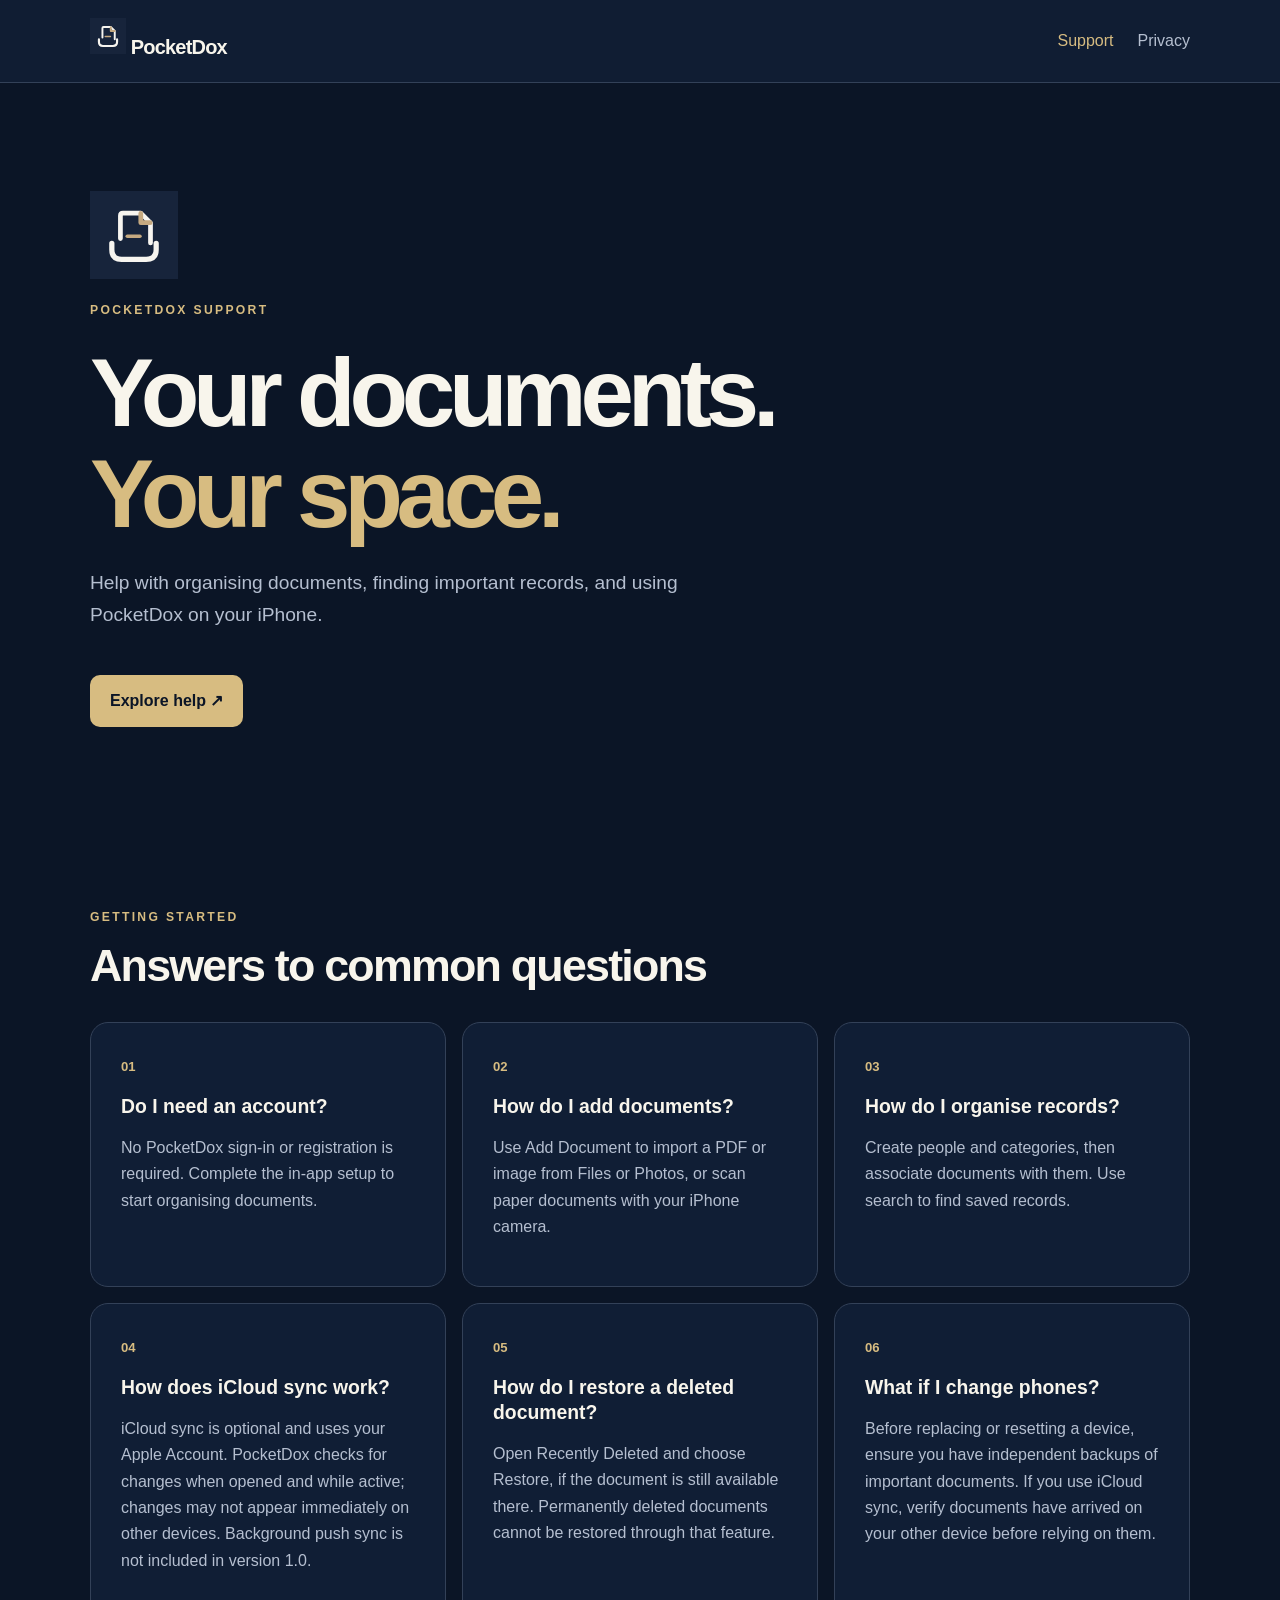
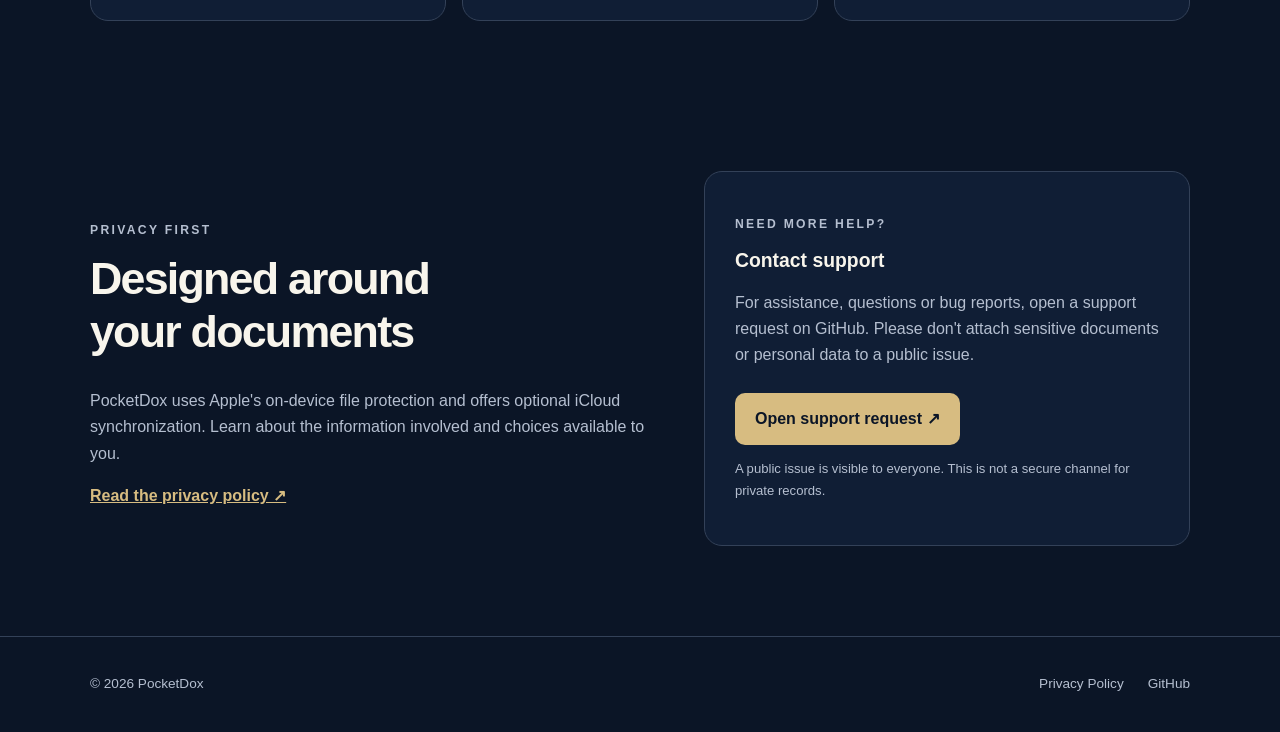
==== index.html @ 92078961 "brand: use official PocketDox icon in site header and metadata" ====
<!doctype html>
<html lang="en"><head><meta charset="utf-8"><meta name="viewport" content="width=device-width,initial-scale=1"><meta name="theme-color" content="#101e35"><meta name="description" content="Official PocketDox support, frequently asked questions, and privacy information."><title>PocketDox — Support</title><link rel="icon" type="image/svg+xml" href="assets/pocketdox-icon.svg"><link rel="apple-touch-icon" href="assets/pocketdox-icon.svg"><link rel="stylesheet" href="style.css"></head>
<body><header class="top"><div class="wrap nav"><a class="wordmark" href="./"><img class="brand-icon" src="assets/pocketdox-icon.svg" alt="" width="36" height="36"> PocketDox</a><nav aria-label="Main navigation"><a aria-current="page" href="./">Support</a><a href="privacy.html">Privacy</a></nav></div></header>
<main><section class="hero wrap"><img class="hero-icon" src="assets/pocketdox-icon.svg" alt="PocketDox app icon" width="88" height="88"><p class="eyebrow">POCKETDOX SUPPORT</p><h1>Your documents.<br><em>Your space.</em></h1><p class="lead">Help with organising documents, finding important records, and using PocketDox on your iPhone.</p><a class="action" href="#help">Explore help <span aria-hidden="true">↗</span></a></section>
<section class="wrap section" id="help"><p class="eyebrow">GETTING STARTED</p><h2>Answers to common questions</h2>
<div class="grid">
<article class="panel"><span class="number">01</span><h3>Do I need an account?</h3><p>No PocketDox sign-in or registration is required. Complete the in-app setup to start organising documents.</p></article>
<article class="panel"><span class="number">02</span><h3>How do I add documents?</h3><p>Use Add Document to import a PDF or image from Files or Photos, or scan paper documents with your iPhone camera.</p></article>
<article class="panel"><span class="number">03</span><h3>How do I organise records?</h3><p>Create people and categories, then associate documents with them. Use search to find saved records.</p></article>
<article class="panel"><span class="number">04</span><h3>How does iCloud sync work?</h3><p>iCloud sync is optional and uses your Apple Account. PocketDox checks for changes when opened and while active; changes may not appear immediately on other devices. Background push sync is not included in version 1.0.</p></article>
<article class="panel"><span class="number">05</span><h3>How do I restore a deleted document?</h3><p>Open Recently Deleted and choose Restore, if the document is still available there. Permanently deleted documents cannot be restored through that feature.</p></article>
<article class="panel"><span class="number">06</span><h3>What if I change phones?</h3><p>Before replacing or resetting a device, ensure you have independent backups of important documents. If you use iCloud sync, verify documents have arrived on your other device before relying on them.</p></article>
</div></section>
<section class="wrap section split"><div><p class="eyebrow">PRIVACY FIRST</p><h2>Designed around your documents</h2><p>PocketDox uses Apple's on-device file protection and offers optional iCloud synchronization. Learn about the information involved and choices available to you.</p><a class="textlink" href="privacy.html">Read the privacy policy ↗</a></div><div class="panel contact"><p class="eyebrow">NEED MORE HELP?</p><h3>Contact support</h3><p>For assistance, questions or bug reports, open a support request on GitHub. Please don't attach sensitive documents or personal data to a public issue.</p><a class="action" href="https://github.com/Butch-Works/pocketdox-support/issues/new" target="_blank" rel="noopener noreferrer">Open support request ↗</a><p class="small">A public issue is visible to everyone. This is not a secure channel for private records.</p></div></section></main>
<footer><div class="wrap foot"><span>© 2026 PocketDox</span><div><a href="privacy.html">Privacy Policy</a><a href="https://github.com/Butch-Works/pocketdox-support">GitHub</a></div></div></footer></body></html>
---- style.css ----
:root{color-scheme:dark;--navy:#101e35;--deep:#0b1526;--gold:#d7bc81;--ivory:#f8f5ec;--muted:#b5bfd0;--line:#334158;font-family:-apple-system,BlinkMacSystemFont,"Segoe UI",sans-serif}*{box-sizing:border-box}html{scroll-behavior:smooth}body{margin:0;background:var(--deep);color:var(--ivory);line-height:1.65}a{color:inherit}.wrap{width:min(1100px,calc(100% - 44px));margin:auto}.top{background:rgba(16,30,53,.94);border-bottom:1px solid var(--line)}.nav,.foot{display:flex;align-items:center;justify-content:space-between;gap:20px}.nav{min-height:82px}.wordmark{text-decoration:none;font-weight:750;font-size:1.25rem;letter-spacing:-.04em}.mark{display:inline-grid;place-items:center;width:34px;height:34px;margin-right:7px;border:1px solid var(--gold);border-radius:10px;color:var(--gold)}nav,.foot div{display:flex;gap:24px}nav a,.foot a{text-decoration:none;color:var(--muted)}nav a:hover,nav a[aria-current=page],.foot a:hover{color:var(--gold)}.hero{padding:108px 0 108px}.eyebrow{font-size:.76rem;letter-spacing:.19em;font-weight:750;color:var(--gold)}h1{font-size:clamp(3rem,7.5vw,6rem);line-height:1.06;letter-spacing:-.065em;margin:22px 0}h1 em{font-style:normal;color:var(--gold)}.lead{font-size:1.2rem;color:var(--muted);max-width:600px}h2{font-size:clamp(1.8rem,3.6vw,2.8rem);line-height:1.18;letter-spacing:-.04em;margin:12px 0 30px}h3{font-size:1.21rem;margin:14px 0 10px;line-height:1.3}.section{padding:60px 0 90px}.grid{display:grid;grid-template-columns:repeat(3,1fr);gap:16px}.panel{background:var(--navy);border:1px solid var(--line);border-radius:18px;padding:30px}.panel p,.split p,.policy p{color:var(--muted)}.number{color:var(--gold);font-size:.82rem;font-weight:750}.action{display:inline-block;margin-top:25px;background:var(--gold);color:var(--deep);padding:13px 20px;text-decoration:none;font-weight:750;border-radius:10px}.action:hover{background:#f0d6a0}.split{display:grid;grid-template-columns:1.15fr 1fr;gap:55px;align-items:center}.split h2{max-width:430px}.textlink{color:var(--gold);font-weight:700}.contact .action{margin-top:8px}.small{font-size:.82rem}.policy{max-width:790px;padding:75px 0 120px}.policy h1{font-size:clamp(2.8rem,6vw,4.6rem)}.policy h2{font-size:1.5rem;margin:36px 0 9px}.policy a{color:var(--gold)}.updated{font-size:.87rem}footer{border-top:1px solid var(--line)}.foot{min-height:95px;color:var(--muted);font-size:.85rem}@media(max-width:800px){.grid{grid-template-columns:repeat(2,1fr)}.split{grid-template-columns:1fr;gap:18px}.hero{padding:76px 0}.section{padding:30px 0 60px}}@media(max-width:520px){.grid{grid-template-columns:1fr}.nav{min-height:70px}nav,.foot div{gap:14px}.foot{padding:22px 0;flex-wrap:wrap}h1{letter-spacing:-.05em}.panel{padding:23px}}@media(prefers-reduced-motion:reduce){html{scroll-behavior:auto}}
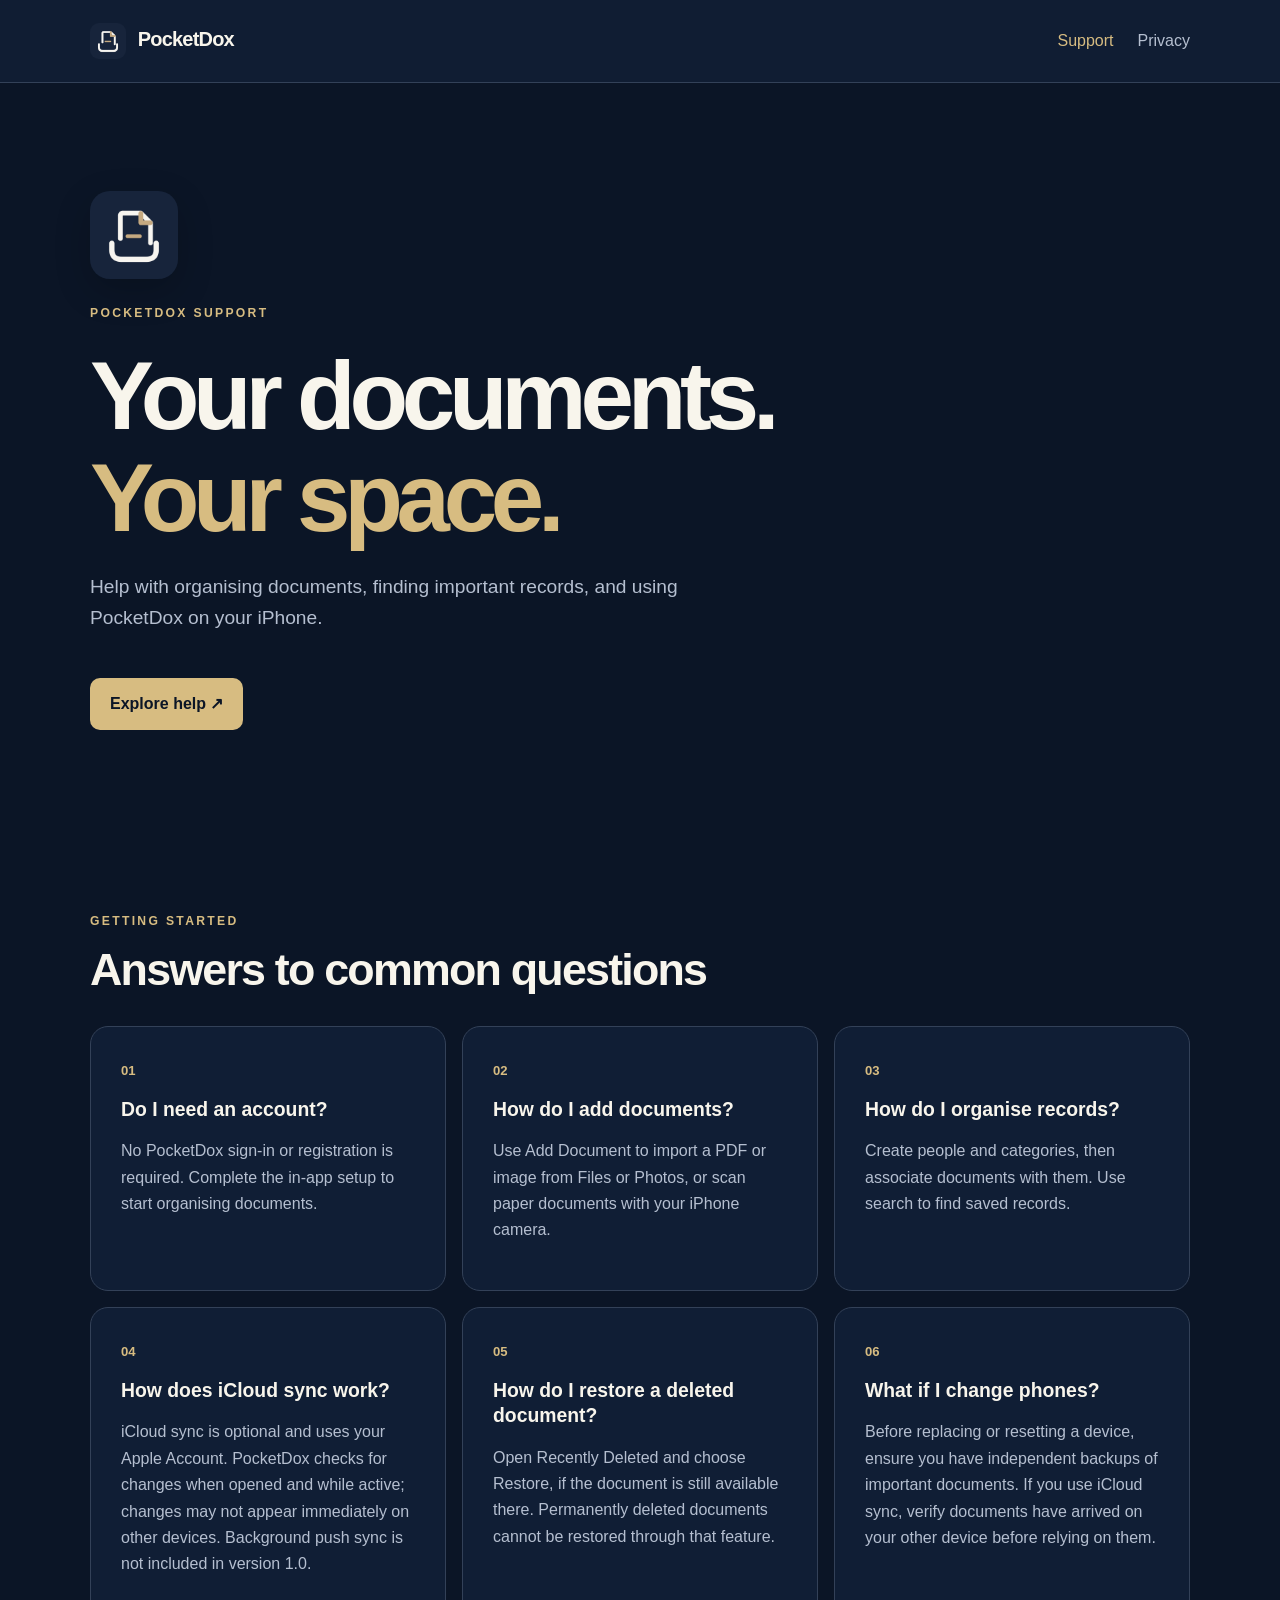
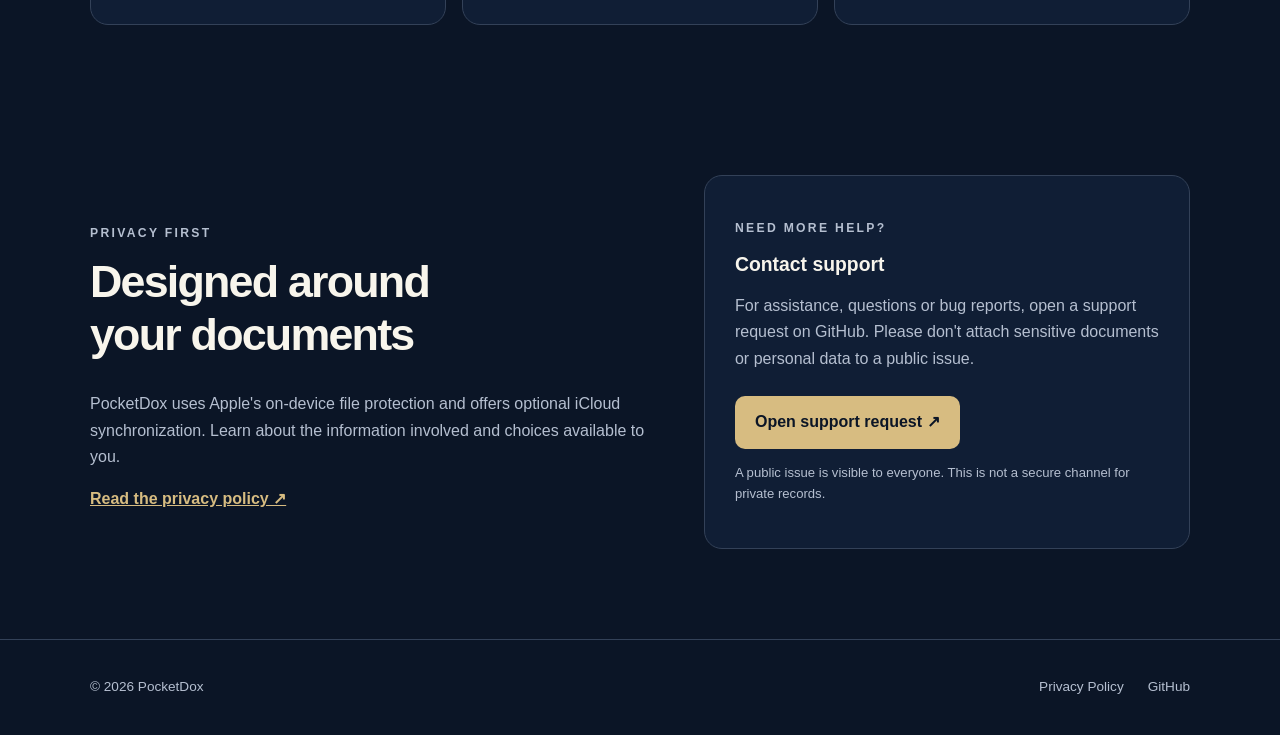
==== commit 6e3dcaa7: "brand: display exact iOS app icon instead of concept SVG" ====
--- a/index.html
+++ b/index.html
@@ -1,7 +1,7 @@
 <!doctype html>
-<html lang="en"><head><meta charset="utf-8"><meta name="viewport" content="width=device-width,initial-scale=1"><meta name="theme-color" content="#101e35"><meta name="description" content="Official PocketDox support, frequently asked questions, and privacy information."><title>PocketDox — Support</title><link rel="icon" type="image/svg+xml" href="assets/pocketdox-icon.svg"><link rel="apple-touch-icon" href="assets/pocketdox-icon.svg"><link rel="stylesheet" href="style.css"></head>
-<body><header class="top"><div class="wrap nav"><a class="wordmark" href="./"><img class="brand-icon" src="assets/pocketdox-icon.svg" alt="" width="36" height="36"> PocketDox</a><nav aria-label="Main navigation"><a aria-current="page" href="./">Support</a><a href="privacy.html">Privacy</a></nav></div></header>
-<main><section class="hero wrap"><img class="hero-icon" src="assets/pocketdox-icon.svg" alt="PocketDox app icon" width="88" height="88"><p class="eyebrow">POCKETDOX SUPPORT</p><h1>Your documents.<br><em>Your space.</em></h1><p class="lead">Help with organising documents, finding important records, and using PocketDox on your iPhone.</p><a class="action" href="#help">Explore help <span aria-hidden="true">↗</span></a></section>
+<html lang="en"><head><meta charset="utf-8"><meta name="viewport" content="width=device-width,initial-scale=1"><meta name="theme-color" content="#101e35"><meta name="description" content="Official PocketDox support, frequently asked questions, and privacy information."><title>PocketDox — Support</title><link rel="icon" type="image/png" href="assets/pocketdox-app-icon.png"><link rel="apple-touch-icon" href="assets/pocketdox-app-icon.png"><link rel="stylesheet" href="style.css"></head>
+<body><header class="top"><div class="wrap nav"><a class="wordmark" href="./"><img class="brand-icon" src="assets/pocketdox-app-icon.png" alt="" width="36" height="36"> PocketDox</a><nav aria-label="Main navigation"><a aria-current="page" href="./">Support</a><a href="privacy.html">Privacy</a></nav></div></header>
+<main><section class="hero wrap"><img class="hero-icon" src="assets/pocketdox-app-icon.png" alt="PocketDox app icon" width="88" height="88"><p class="eyebrow">POCKETDOX SUPPORT</p><h1>Your documents.<br><em>Your space.</em></h1><p class="lead">Help with organising documents, finding important records, and using PocketDox on your iPhone.</p><a class="action" href="#help">Explore help <span aria-hidden="true">↗</span></a></section>
 <section class="wrap section" id="help"><p class="eyebrow">GETTING STARTED</p><h2>Answers to common questions</h2>
 <div class="grid">
 <article class="panel"><span class="number">01</span><h3>Do I need an account?</h3><p>No PocketDox sign-in or registration is required. Complete the in-app setup to start organising documents.</p></article>
--- a/style.css
+++ b/style.css
@@ -1 +1,2 @@
-:root{color-scheme:dark;--navy:#101e35;--deep:#0b1526;--gold:#d7bc81;--ivory:#f8f5ec;--muted:#b5bfd0;--line:#334158;font-family:-apple-system,BlinkMacSystemFont,"Segoe UI",sans-serif}*{box-sizing:border-box}html{scroll-behavior:smooth}body{margin:0;background:var(--deep);color:var(--ivory);line-height:1.65}a{color:inherit}.wrap{width:min(1100px,calc(100% - 44px));margin:auto}.top{background:rgba(16,30,53,.94);border-bottom:1px solid var(--line)}.nav,.foot{display:flex;align-items:center;justify-content:space-between;gap:20px}.nav{min-height:82px}.wordmark{text-decoration:none;font-weight:750;font-size:1.25rem;letter-spacing:-.04em}.mark{display:inline-grid;place-items:center;width:34px;height:34px;margin-right:7px;border:1px solid var(--gold);border-radius:10px;color:var(--gold)}nav,.foot div{display:flex;gap:24px}nav a,.foot a{text-decoration:none;color:var(--muted)}nav a:hover,nav a[aria-current=page],.foot a:hover{color:var(--gold)}.hero{padding:108px 0 108px}.eyebrow{font-size:.76rem;letter-spacing:.19em;font-weight:750;color:var(--gold)}h1{font-size:clamp(3rem,7.5vw,6rem);line-height:1.06;letter-spacing:-.065em;margin:22px 0}h1 em{font-style:normal;color:var(--gold)}.lead{font-size:1.2rem;color:var(--muted);max-width:600px}h2{font-size:clamp(1.8rem,3.6vw,2.8rem);line-height:1.18;letter-spacing:-.04em;margin:12px 0 30px}h3{font-size:1.21rem;margin:14px 0 10px;line-height:1.3}.section{padding:60px 0 90px}.grid{display:grid;grid-template-columns:repeat(3,1fr);gap:16px}.panel{background:var(--navy);border:1px solid var(--line);border-radius:18px;padding:30px}.panel p,.split p,.policy p{color:var(--muted)}.number{color:var(--gold);font-size:.82rem;font-weight:750}.action{display:inline-block;margin-top:25px;background:var(--gold);color:var(--deep);padding:13px 20px;text-decoration:none;font-weight:750;border-radius:10px}.action:hover{background:#f0d6a0}.split{display:grid;grid-template-columns:1.15fr 1fr;gap:55px;align-items:center}.split h2{max-width:430px}.textlink{color:var(--gold);font-weight:700}.contact .action{margin-top:8px}.small{font-size:.82rem}.policy{max-width:790px;padding:75px 0 120px}.policy h1{font-size:clamp(2.8rem,6vw,4.6rem)}.policy h2{font-size:1.5rem;margin:36px 0 9px}.policy a{color:var(--gold)}.updated{font-size:.87rem}footer{border-top:1px solid var(--line)}.foot{min-height:95px;color:var(--muted);font-size:.85rem}@media(max-width:800px){.grid{grid-template-columns:repeat(2,1fr)}.split{grid-template-columns:1fr;gap:18px}.hero{padding:76px 0}.section{padding:30px 0 60px}}@media(max-width:520px){.grid{grid-template-columns:1fr}.nav{min-height:70px}nav,.foot div{gap:14px}.foot{padding:22px 0;flex-wrap:wrap}h1{letter-spacing:-.05em}.panel{padding:23px}}@media(prefers-reduced-motion:reduce){html{scroll-behavior:auto}}+:root{color-scheme:dark;--navy:#101e35;--deep:#0b1526;--gold:#d7bc81;--ivory:#f8f5ec;--muted:#b5bfd0;--line:#334158;font-family:-apple-system,BlinkMacSystemFont,"Segoe UI",sans-serif}*{box-sizing:border-box}html{scroll-behavior:smooth}body{margin:0;background:var(--deep);color:var(--ivory);line-height:1.65}a{color:inherit}.wrap{width:min(1100px,calc(100% - 44px));margin:auto}.top{background:rgba(16,30,53,.94);border-bottom:1px solid var(--line)}.nav,.foot{display:flex;align-items:center;justify-content:space-between;gap:20px}.nav{min-height:82px}.wordmark{text-decoration:none;font-weight:750;font-size:1.25rem;letter-spacing:-.04em}.mark{display:inline-grid;place-items:center;width:34px;height:34px;margin-right:7px;border:1px solid var(--gold);border-radius:10px;color:var(--gold)}nav,.foot div{display:flex;gap:24px}nav a,.foot a{text-decoration:none;color:var(--muted)}nav a:hover,nav a[aria-current=page],.foot a:hover{color:var(--gold)}.hero{padding:108px 0 108px}.eyebrow{font-size:.76rem;letter-spacing:.19em;font-weight:750;color:var(--gold)}h1{font-size:clamp(3rem,7.5vw,6rem);line-height:1.06;letter-spacing:-.065em;margin:22px 0}h1 em{font-style:normal;color:var(--gold)}.lead{font-size:1.2rem;color:var(--muted);max-width:600px}h2{font-size:clamp(1.8rem,3.6vw,2.8rem);line-height:1.18;letter-spacing:-.04em;margin:12px 0 30px}h3{font-size:1.21rem;margin:14px 0 10px;line-height:1.3}.section{padding:60px 0 90px}.grid{display:grid;grid-template-columns:repeat(3,1fr);gap:16px}.panel{background:var(--navy);border:1px solid var(--line);border-radius:18px;padding:30px}.panel p,.split p,.policy p{color:var(--muted)}.number{color:var(--gold);font-size:.82rem;font-weight:750}.action{display:inline-block;margin-top:25px;background:var(--gold);color:var(--deep);padding:13px 20px;text-decoration:none;font-weight:750;border-radius:10px}.action:hover{background:#f0d6a0}.split{display:grid;grid-template-columns:1.15fr 1fr;gap:55px;align-items:center}.split h2{max-width:430px}.textlink{color:var(--gold);font-weight:700}.contact .action{margin-top:8px}.small{font-size:.82rem}.policy{max-width:790px;padding:75px 0 120px}.policy h1{font-size:clamp(2.8rem,6vw,4.6rem)}.policy h2{font-size:1.5rem;margin:36px 0 9px}.policy a{color:var(--gold)}.updated{font-size:.87rem}footer{border-top:1px solid var(--line)}.foot{min-height:95px;color:var(--muted);font-size:.85rem}@media(max-width:800px){.grid{grid-template-columns:repeat(2,1fr)}.split{grid-template-columns:1fr;gap:18px}.hero{padding:76px 0}.section{padding:30px 0 60px}}@media(max-width:520px){.grid{grid-template-columns:1fr}.nav{min-height:70px}nav,.foot div{gap:14px}.foot{padding:22px 0;flex-wrap:wrap}h1{letter-spacing:-.05em}.panel{padding:23px}}@media(prefers-reduced-motion:reduce){html{scroll-behavior:auto}}
+.brand-icon{display:inline-block;vertical-align:middle;border-radius:9px;margin-right:7px}.hero-icon{display:block;border-radius:20px;margin-bottom:24px;box-shadow:0 12px 36px rgba(0,0,0,.2)}
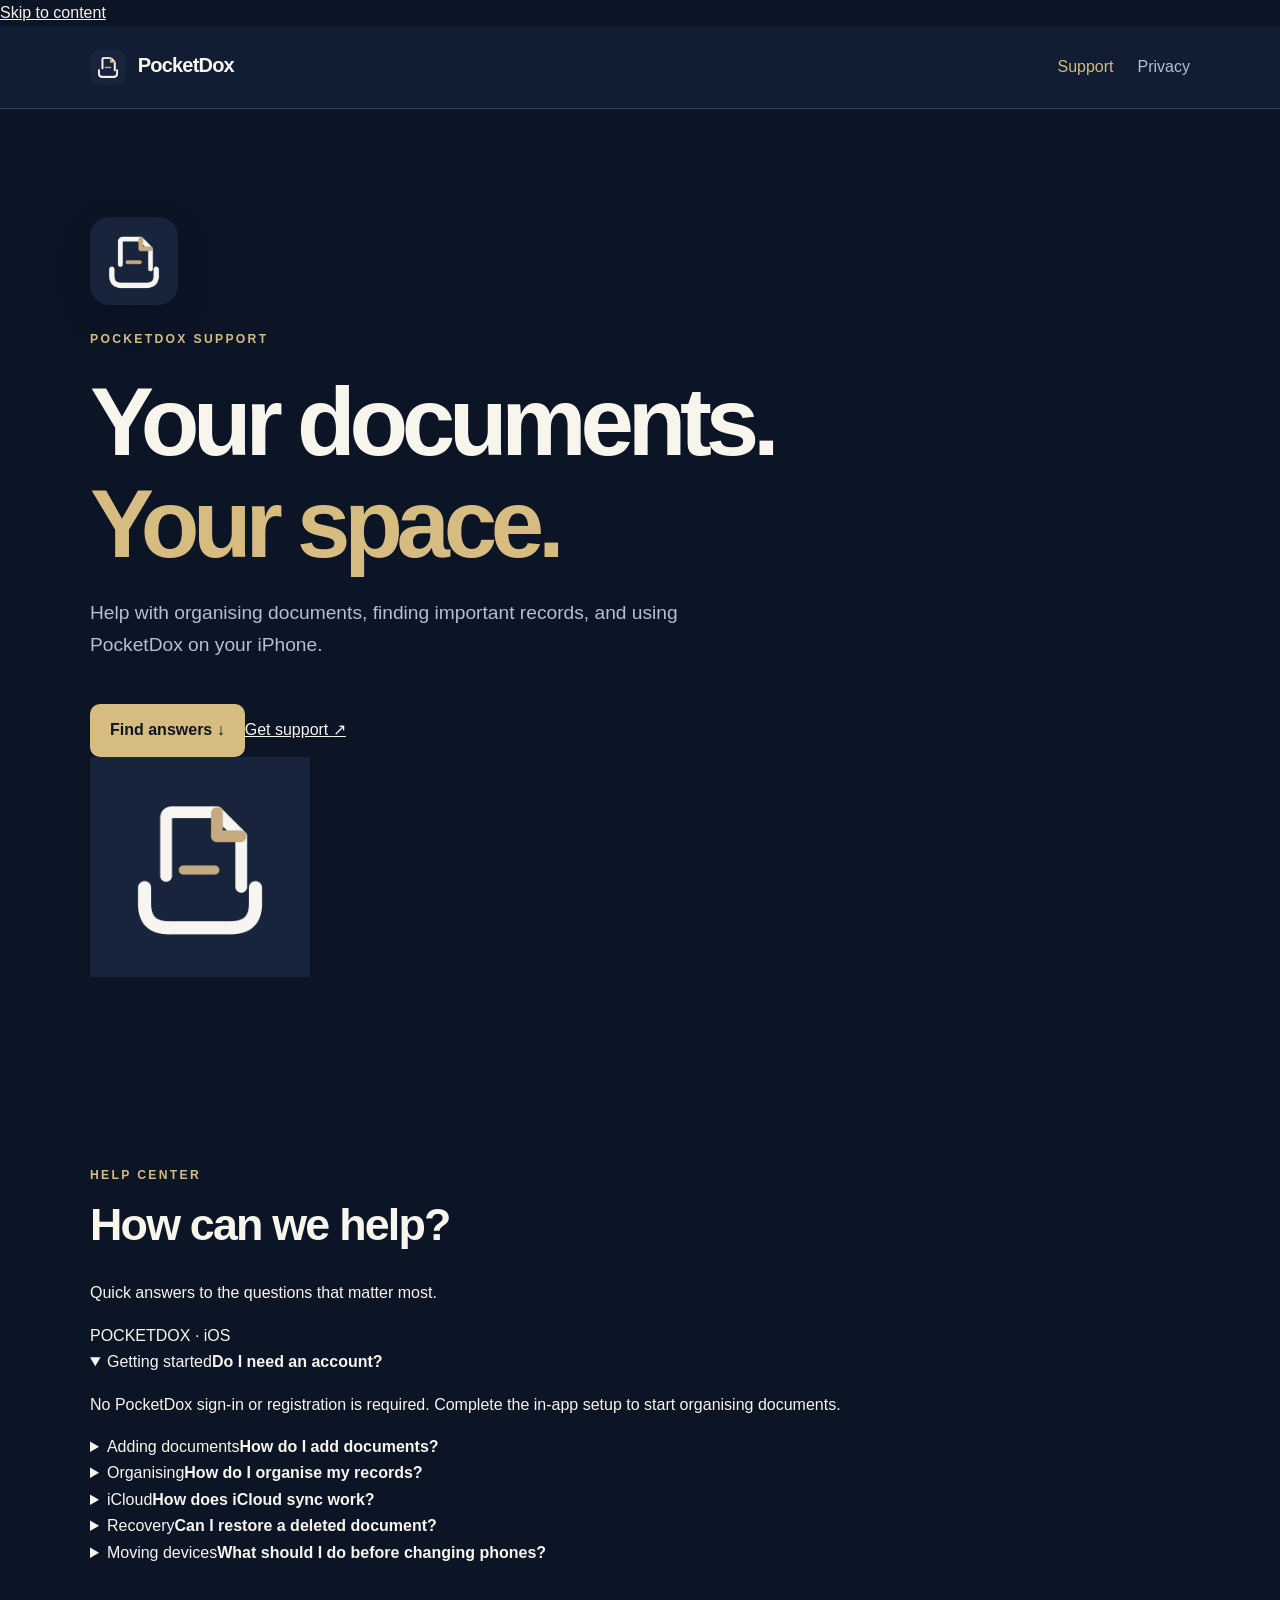
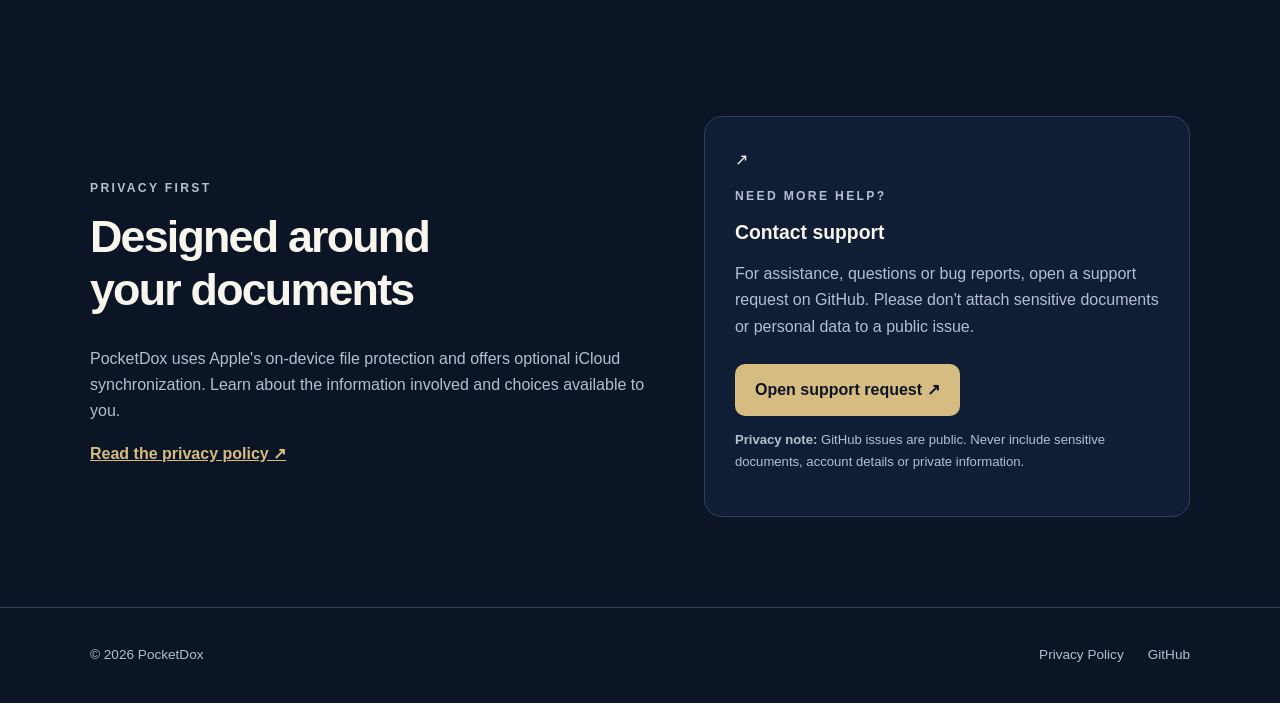
==== commit 952dbe26: "ui: simplify support journey with prominent help and accessible FAQ accordions" ====
--- a/index.html
+++ b/index.html
@@ -1,15 +1,12 @@
 <!doctype html>
 <html lang="en"><head><meta charset="utf-8"><meta name="viewport" content="width=device-width,initial-scale=1"><meta name="theme-color" content="#101e35"><meta name="description" content="Official PocketDox support, frequently asked questions, and privacy information."><title>PocketDox — Support</title><link rel="icon" type="image/png" href="assets/pocketdox-app-icon.png"><link rel="apple-touch-icon" href="assets/pocketdox-app-icon.png"><link rel="stylesheet" href="style.css"></head>
-<body><header class="top"><div class="wrap nav"><a class="wordmark" href="./"><img class="brand-icon" src="assets/pocketdox-app-icon.png" alt="" width="36" height="36"> PocketDox</a><nav aria-label="Main navigation"><a aria-current="page" href="./">Support</a><a href="privacy.html">Privacy</a></nav></div></header>
-<main><section class="hero wrap"><img class="hero-icon" src="assets/pocketdox-app-icon.png" alt="PocketDox app icon" width="88" height="88"><p class="eyebrow">POCKETDOX SUPPORT</p><h1>Your documents.<br><em>Your space.</em></h1><p class="lead">Help with organising documents, finding important records, and using PocketDox on your iPhone.</p><a class="action" href="#help">Explore help <span aria-hidden="true">↗</span></a></section>
-<section class="wrap section" id="help"><p class="eyebrow">GETTING STARTED</p><h2>Answers to common questions</h2>
-<div class="grid">
-<article class="panel"><span class="number">01</span><h3>Do I need an account?</h3><p>No PocketDox sign-in or registration is required. Complete the in-app setup to start organising documents.</p></article>
-<article class="panel"><span class="number">02</span><h3>How do I add documents?</h3><p>Use Add Document to import a PDF or image from Files or Photos, or scan paper documents with your iPhone camera.</p></article>
-<article class="panel"><span class="number">03</span><h3>How do I organise records?</h3><p>Create people and categories, then associate documents with them. Use search to find saved records.</p></article>
-<article class="panel"><span class="number">04</span><h3>How does iCloud sync work?</h3><p>iCloud sync is optional and uses your Apple Account. PocketDox checks for changes when opened and while active; changes may not appear immediately on other devices. Background push sync is not included in version 1.0.</p></article>
-<article class="panel"><span class="number">05</span><h3>How do I restore a deleted document?</h3><p>Open Recently Deleted and choose Restore, if the document is still available there. Permanently deleted documents cannot be restored through that feature.</p></article>
-<article class="panel"><span class="number">06</span><h3>What if I change phones?</h3><p>Before replacing or resetting a device, ensure you have independent backups of important documents. If you use iCloud sync, verify documents have arrived on your other device before relying on them.</p></article>
-</div></section>
-<section class="wrap section split"><div><p class="eyebrow">PRIVACY FIRST</p><h2>Designed around your documents</h2><p>PocketDox uses Apple's on-device file protection and offers optional iCloud synchronization. Learn about the information involved and choices available to you.</p><a class="textlink" href="privacy.html">Read the privacy policy ↗</a></div><div class="panel contact"><p class="eyebrow">NEED MORE HELP?</p><h3>Contact support</h3><p>For assistance, questions or bug reports, open a support request on GitHub. Please don't attach sensitive documents or personal data to a public issue.</p><a class="action" href="https://github.com/Butch-Works/pocketdox-support/issues/new" target="_blank" rel="noopener noreferrer">Open support request ↗</a><p class="small">A public issue is visible to everyone. This is not a secure channel for private records.</p></div></section></main>
+<body><a class="skip-link" href="#main-content">Skip to content</a><header class="top"><div class="wrap nav"><a class="wordmark" href="./"><img class="brand-icon" src="assets/pocketdox-app-icon.png" alt="" width="36" height="36"> PocketDox</a><nav aria-label="Main navigation"><a aria-current="page" href="./">Support</a><a href="privacy.html">Privacy</a></nav></div></header>
+<main id="main-content"><section class="hero wrap"><div class="hero-glow" aria-hidden="true"></div><div class="hero-content"><img class="hero-icon" src="assets/pocketdox-app-icon.png" alt="PocketDox app icon" width="88" height="88"><p class="eyebrow">POCKETDOX SUPPORT</p><h1>Your documents.<br><em>Your space.</em></h1><p class="lead">Help with organising documents, finding important records, and using PocketDox on your iPhone.</p><div class="hero-actions"><a class="action" href="#help">Find answers <span aria-hidden="true">↓</span></a><a class="secondary-action" href="#contact">Get support <span aria-hidden="true">↗</span></a></div></div><div class="hero-decoration" aria-hidden="true"><img src="assets/pocketdox-app-icon.png" alt="" width="220" height="220"></div></section>
+<section class="wrap section help-section" id="help"><div class="section-heading"><div><p class="eyebrow">HELP CENTER</p><h2>How can we help?</h2><p class="section-intro">Quick answers to the questions that matter most.</p></div><span class="section-count">POCKETDOX · iOS</span></div><div class="faq-list"><details class="faq-item" open><summary><span class="faq-title"><span class="faq-category">Getting started</span><strong>Do I need an account?</strong></span><span class="faq-toggle" aria-hidden="true"></span></summary><div class="faq-answer"><p>No PocketDox sign-in or registration is required. Complete the in-app setup to start organising documents.</p></div></details>
+<details class="faq-item"><summary><span class="faq-title"><span class="faq-category">Adding documents</span><strong>How do I add documents?</strong></span><span class="faq-toggle" aria-hidden="true"></span></summary><div class="faq-answer"><p>Import a PDF or image from Files or Photos, or scan a paper document using your iPhone camera.</p></div></details>
+<details class="faq-item"><summary><span class="faq-title"><span class="faq-category">Organising</span><strong>How do I organise my records?</strong></span><span class="faq-toggle" aria-hidden="true"></span></summary><div class="faq-answer"><p>Create people and categories, associate documents with them, and use search to find saved records.</p></div></details>
+<details class="faq-item"><summary><span class="faq-title"><span class="faq-category">iCloud</span><strong>How does iCloud sync work?</strong></span><span class="faq-toggle" aria-hidden="true"></span></summary><div class="faq-answer"><p>iCloud sync is optional and uses your Apple Account. Changes are checked when the app opens or is active, so updates may take time to appear on other devices. Version 1.0 does not include background push sync.</p></div></details>
+<details class="faq-item"><summary><span class="faq-title"><span class="faq-category">Recovery</span><strong>Can I restore a deleted document?</strong></span><span class="faq-toggle" aria-hidden="true"></span></summary><div class="faq-answer"><p>Open Recently Deleted and choose Restore if the document is still there. Documents that have been permanently deleted cannot be recovered using Recently Deleted.</p></div></details>
+<details class="faq-item"><summary><span class="faq-title"><span class="faq-category">Moving devices</span><strong>What should I do before changing phones?</strong></span><span class="faq-toggle" aria-hidden="true"></span></summary><div class="faq-answer"><p>Keep an independent backup of important documents. If using iCloud sync, confirm the documents have arrived on the new device before erasing the old one.</p></div></details></div></section>
+<section class="wrap section split" id="contact"><div><p class="eyebrow">PRIVACY FIRST</p><h2>Designed around your documents</h2><p>PocketDox uses Apple's on-device file protection and offers optional iCloud synchronization. Learn about the information involved and choices available to you.</p><a class="textlink" href="privacy.html">Read the privacy policy ↗</a></div><div class="panel contact"><div class="contact-symbol" aria-hidden="true">↗</div><p class="eyebrow">NEED MORE HELP?</p><h3>Contact support</h3><p>For assistance, questions or bug reports, open a support request on GitHub. Please don't attach sensitive documents or personal data to a public issue.</p><a class="action" href="https://github.com/Butch-Works/pocketdox-support/issues/new" target="_blank" rel="noopener noreferrer">Open support request ↗</a><p class="small"><strong>Privacy note:</strong> GitHub issues are public. Never include sensitive documents, account details or private information.</p></div></section></main>
 <footer><div class="wrap foot"><span>© 2026 PocketDox</span><div><a href="privacy.html">Privacy Policy</a><a href="https://github.com/Butch-Works/pocketdox-support">GitHub</a></div></div></footer></body></html>
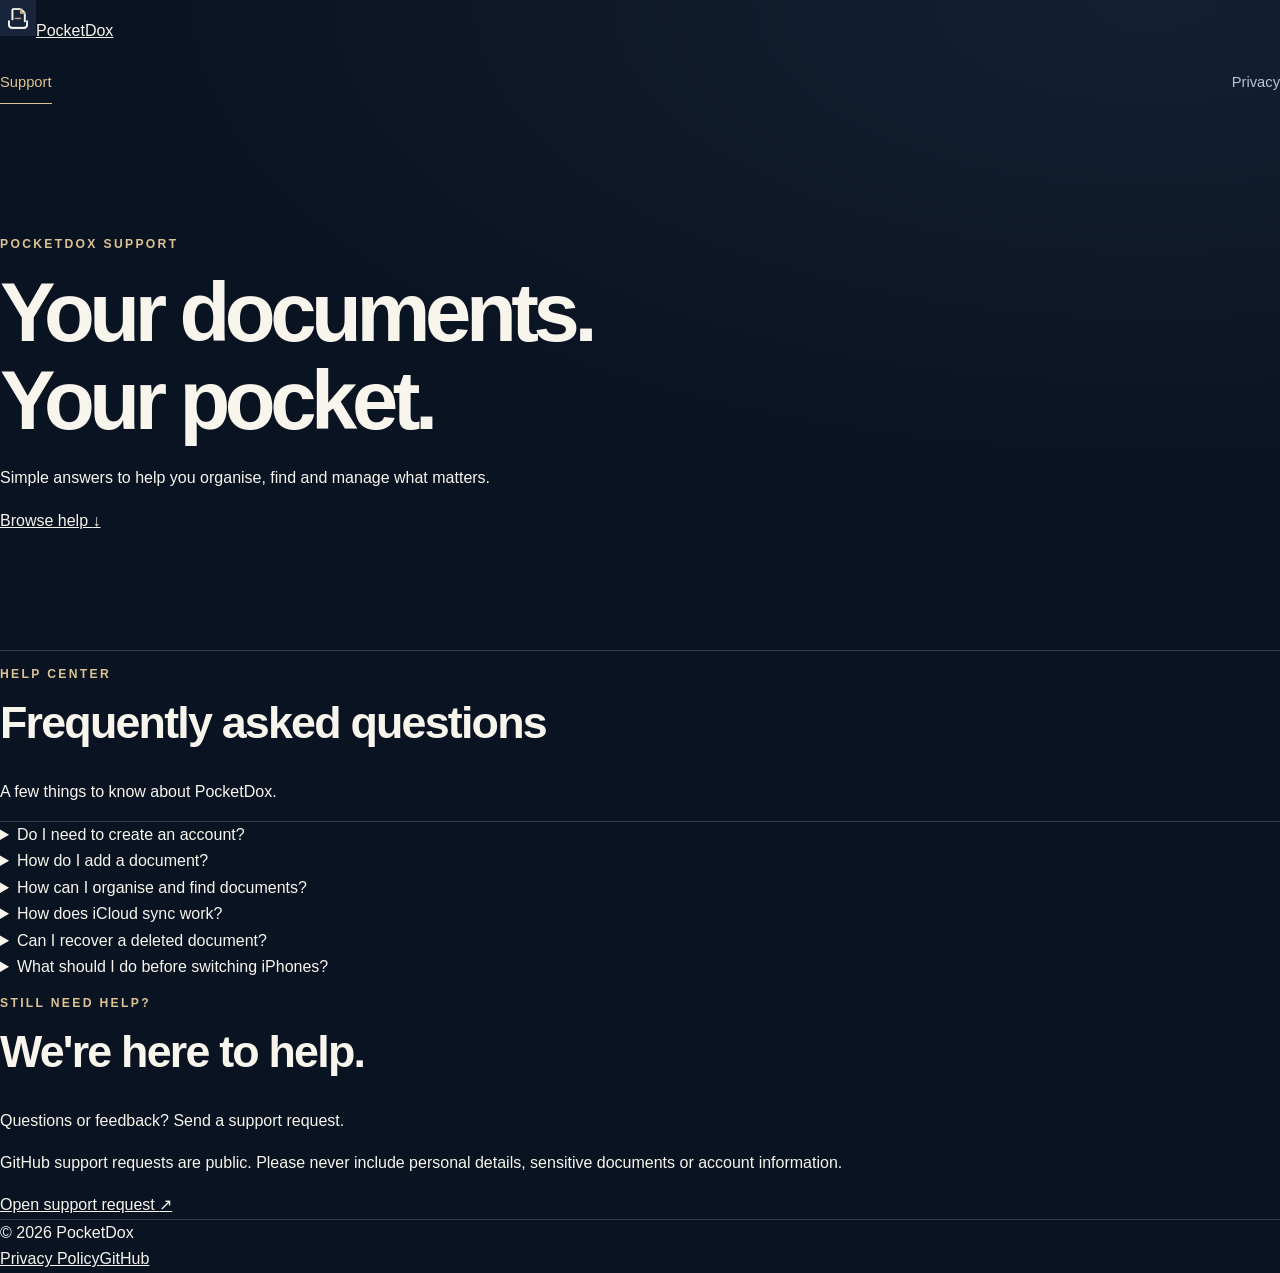
==== commit 3488e503: "design: align support site with PocketDox app branding and simplify UX" ====
--- a/index.html
+++ b/index.html
@@ -1,12 +1,45 @@
 <!doctype html>
-<html lang="en"><head><meta charset="utf-8"><meta name="viewport" content="width=device-width,initial-scale=1"><meta name="theme-color" content="#101e35"><meta name="description" content="Official PocketDox support, frequently asked questions, and privacy information."><title>PocketDox — Support</title><link rel="icon" type="image/png" href="assets/pocketdox-app-icon.png"><link rel="apple-touch-icon" href="assets/pocketdox-app-icon.png"><link rel="stylesheet" href="style.css"></head>
-<body><a class="skip-link" href="#main-content">Skip to content</a><header class="top"><div class="wrap nav"><a class="wordmark" href="./"><img class="brand-icon" src="assets/pocketdox-app-icon.png" alt="" width="36" height="36"> PocketDox</a><nav aria-label="Main navigation"><a aria-current="page" href="./">Support</a><a href="privacy.html">Privacy</a></nav></div></header>
-<main id="main-content"><section class="hero wrap"><div class="hero-glow" aria-hidden="true"></div><div class="hero-content"><img class="hero-icon" src="assets/pocketdox-app-icon.png" alt="PocketDox app icon" width="88" height="88"><p class="eyebrow">POCKETDOX SUPPORT</p><h1>Your documents.<br><em>Your space.</em></h1><p class="lead">Help with organising documents, finding important records, and using PocketDox on your iPhone.</p><div class="hero-actions"><a class="action" href="#help">Find answers <span aria-hidden="true">↓</span></a><a class="secondary-action" href="#contact">Get support <span aria-hidden="true">↗</span></a></div></div><div class="hero-decoration" aria-hidden="true"><img src="assets/pocketdox-app-icon.png" alt="" width="220" height="220"></div></section>
-<section class="wrap section help-section" id="help"><div class="section-heading"><div><p class="eyebrow">HELP CENTER</p><h2>How can we help?</h2><p class="section-intro">Quick answers to the questions that matter most.</p></div><span class="section-count">POCKETDOX · iOS</span></div><div class="faq-list"><details class="faq-item" open><summary><span class="faq-title"><span class="faq-category">Getting started</span><strong>Do I need an account?</strong></span><span class="faq-toggle" aria-hidden="true"></span></summary><div class="faq-answer"><p>No PocketDox sign-in or registration is required. Complete the in-app setup to start organising documents.</p></div></details>
-<details class="faq-item"><summary><span class="faq-title"><span class="faq-category">Adding documents</span><strong>How do I add documents?</strong></span><span class="faq-toggle" aria-hidden="true"></span></summary><div class="faq-answer"><p>Import a PDF or image from Files or Photos, or scan a paper document using your iPhone camera.</p></div></details>
-<details class="faq-item"><summary><span class="faq-title"><span class="faq-category">Organising</span><strong>How do I organise my records?</strong></span><span class="faq-toggle" aria-hidden="true"></span></summary><div class="faq-answer"><p>Create people and categories, associate documents with them, and use search to find saved records.</p></div></details>
-<details class="faq-item"><summary><span class="faq-title"><span class="faq-category">iCloud</span><strong>How does iCloud sync work?</strong></span><span class="faq-toggle" aria-hidden="true"></span></summary><div class="faq-answer"><p>iCloud sync is optional and uses your Apple Account. Changes are checked when the app opens or is active, so updates may take time to appear on other devices. Version 1.0 does not include background push sync.</p></div></details>
-<details class="faq-item"><summary><span class="faq-title"><span class="faq-category">Recovery</span><strong>Can I restore a deleted document?</strong></span><span class="faq-toggle" aria-hidden="true"></span></summary><div class="faq-answer"><p>Open Recently Deleted and choose Restore if the document is still there. Documents that have been permanently deleted cannot be recovered using Recently Deleted.</p></div></details>
-<details class="faq-item"><summary><span class="faq-title"><span class="faq-category">Moving devices</span><strong>What should I do before changing phones?</strong></span><span class="faq-toggle" aria-hidden="true"></span></summary><div class="faq-answer"><p>Keep an independent backup of important documents. If using iCloud sync, confirm the documents have arrived on the new device before erasing the old one.</p></div></details></div></section>
-<section class="wrap section split" id="contact"><div><p class="eyebrow">PRIVACY FIRST</p><h2>Designed around your documents</h2><p>PocketDox uses Apple's on-device file protection and offers optional iCloud synchronization. Learn about the information involved and choices available to you.</p><a class="textlink" href="privacy.html">Read the privacy policy ↗</a></div><div class="panel contact"><div class="contact-symbol" aria-hidden="true">↗</div><p class="eyebrow">NEED MORE HELP?</p><h3>Contact support</h3><p>For assistance, questions or bug reports, open a support request on GitHub. Please don't attach sensitive documents or personal data to a public issue.</p><a class="action" href="https://github.com/Butch-Works/pocketdox-support/issues/new" target="_blank" rel="noopener noreferrer">Open support request ↗</a><p class="small"><strong>Privacy note:</strong> GitHub issues are public. Never include sensitive documents, account details or private information.</p></div></section></main>
-<footer><div class="wrap foot"><span>© 2026 PocketDox</span><div><a href="privacy.html">Privacy Policy</a><a href="https://github.com/Butch-Works/pocketdox-support">GitHub</a></div></div></footer></body></html>+<html lang="en">
+<head>
+  <meta charset="utf-8">
+  <meta name="viewport" content="width=device-width, initial-scale=1">
+  <meta name="theme-color" content="#FCFBF8">
+  <meta name="description" content="PocketDox support. Find help with documents, iCloud sync, and privacy.">
+  <title>Support — PocketDox</title>
+  <link rel="icon" type="image/png" href="assets/pocketdox-app-icon.png">
+  <link rel="apple-touch-icon" href="assets/pocketdox-app-icon.png">
+  <link rel="stylesheet" href="style.css">
+</head>
+<body>
+<a class="skip-link" href="#main">Skip to content</a>
+<header class="site-header">
+  <div class="shell header-inner">
+    <a class="brand" href="./" aria-label="PocketDox home"><img src="assets/pocketdox-app-icon.png" alt="" width="36" height="36"><span>PocketDox</span></a>
+    <nav class="nav" aria-label="Main navigation"><a class="current" aria-current="page" href="./">Support</a><a href="privacy.html">Privacy</a></nav>
+  </div>
+</header>
+<main id="main">
+  <section class="hero">
+    <div class="shell hero-inner">
+      <p class="eyebrow">POCKETDOX SUPPORT</p>
+      <h1>Your documents.<br><span>Your pocket.</span></h1>
+      <p class="intro">Simple answers to help you organise, find and manage what matters.</p>
+      <a class="primary-link" href="#questions">Browse help <span aria-hidden="true">↓</span></a>
+    </div>
+  </section>
+  <section class="help-section shell" id="questions" aria-labelledby="help-heading">
+    <div class="section-top"><div><p class="eyebrow">HELP CENTER</p><h2 id="help-heading">Frequently asked questions</h2><p class="section-description">A few things to know about PocketDox.</p></div></div>
+    <div class="faq-list">
+      <details class="faq"><summary><span>Do I need to create an account?</span><span class="expand" aria-hidden="true"></span></summary><p>No. PocketDox doesn't require a separate account or sign-in. Just complete the setup in the app to get started.</p></details>
+      <details class="faq"><summary><span>How do I add a document?</span><span class="expand" aria-hidden="true"></span></summary><p>Tap Add Document to scan using your iPhone camera or import a PDF or image from Files or Photos.</p></details>
+      <details class="faq"><summary><span>How can I organise and find documents?</span><span class="expand" aria-hidden="true"></span></summary><p>Group documents by person and category, then use PocketDox search when you need to find something quickly.</p></details>
+      <details class="faq"><summary><span>How does iCloud sync work?</span><span class="expand" aria-hidden="true"></span></summary><p>iCloud sync is optional and uses your existing Apple Account. PocketDox checks for changes when you open or use the app. Changes might not appear immediately on another device; version 1.0 does not support background push syncing.</p></details>
+      <details class="faq"><summary><span>Can I recover a deleted document?</span><span class="expand" aria-hidden="true"></span></summary><p>You can restore an item from Recently Deleted while it's still available there. A permanently deleted document can't be restored from Recently Deleted.</p></details>
+      <details class="faq"><summary><span>What should I do before switching iPhones?</span><span class="expand" aria-hidden="true"></span></summary><p>Keep a separate backup of important originals. If you're using iCloud sync, confirm your documents are available on the new device before erasing the old one.</p></details>
+    </div>
+  </section>
+  <section class="contact-section" id="contact" aria-labelledby="contact-heading"><div class="shell contact-inner"><div><p class="eyebrow">STILL NEED HELP?</p><h2 id="contact-heading">We're here to help.</h2><p>Questions or feedback? Send a support request.</p><p class="privacy-note">GitHub support requests are public. Please never include personal details, sensitive documents or account information.</p></div><a class="secondary-link" href="https://github.com/Butch-Works/pocketdox-support/issues/new" target="_blank" rel="noopener noreferrer">Open support request <span aria-hidden="true">↗</span></a></div></section>
+</main>
+<footer class="site-footer"><div class="shell footer-inner"><span>© 2026 PocketDox</span><div class="footer-links"><a href="privacy.html">Privacy Policy</a><a href="https://github.com/Butch-Works/pocketdox-support">GitHub</a></div></div></footer>
+</body>
+</html>
--- a/style.css
+++ b/style.css
@@ -1,2 +1,25 @@
 :root{color-scheme:dark;--navy:#101e35;--deep:#0b1526;--gold:#d7bc81;--ivory:#f8f5ec;--muted:#b5bfd0;--line:#334158;font-family:-apple-system,BlinkMacSystemFont,"Segoe UI",sans-serif}*{box-sizing:border-box}html{scroll-behavior:smooth}body{margin:0;background:var(--deep);color:var(--ivory);line-height:1.65}a{color:inherit}.wrap{width:min(1100px,calc(100% - 44px));margin:auto}.top{background:rgba(16,30,53,.94);border-bottom:1px solid var(--line)}.nav,.foot{display:flex;align-items:center;justify-content:space-between;gap:20px}.nav{min-height:82px}.wordmark{text-decoration:none;font-weight:750;font-size:1.25rem;letter-spacing:-.04em}.mark{display:inline-grid;place-items:center;width:34px;height:34px;margin-right:7px;border:1px solid var(--gold);border-radius:10px;color:var(--gold)}nav,.foot div{display:flex;gap:24px}nav a,.foot a{text-decoration:none;color:var(--muted)}nav a:hover,nav a[aria-current=page],.foot a:hover{color:var(--gold)}.hero{padding:108px 0 108px}.eyebrow{font-size:.76rem;letter-spacing:.19em;font-weight:750;color:var(--gold)}h1{font-size:clamp(3rem,7.5vw,6rem);line-height:1.06;letter-spacing:-.065em;margin:22px 0}h1 em{font-style:normal;color:var(--gold)}.lead{font-size:1.2rem;color:var(--muted);max-width:600px}h2{font-size:clamp(1.8rem,3.6vw,2.8rem);line-height:1.18;letter-spacing:-.04em;margin:12px 0 30px}h3{font-size:1.21rem;margin:14px 0 10px;line-height:1.3}.section{padding:60px 0 90px}.grid{display:grid;grid-template-columns:repeat(3,1fr);gap:16px}.panel{background:var(--navy);border:1px solid var(--line);border-radius:18px;padding:30px}.panel p,.split p,.policy p{color:var(--muted)}.number{color:var(--gold);font-size:.82rem;font-weight:750}.action{display:inline-block;margin-top:25px;background:var(--gold);color:var(--deep);padding:13px 20px;text-decoration:none;font-weight:750;border-radius:10px}.action:hover{background:#f0d6a0}.split{display:grid;grid-template-columns:1.15fr 1fr;gap:55px;align-items:center}.split h2{max-width:430px}.textlink{color:var(--gold);font-weight:700}.contact .action{margin-top:8px}.small{font-size:.82rem}.policy{max-width:790px;padding:75px 0 120px}.policy h1{font-size:clamp(2.8rem,6vw,4.6rem)}.policy h2{font-size:1.5rem;margin:36px 0 9px}.policy a{color:var(--gold)}.updated{font-size:.87rem}footer{border-top:1px solid var(--line)}.foot{min-height:95px;color:var(--muted);font-size:.85rem}@media(max-width:800px){.grid{grid-template-columns:repeat(2,1fr)}.split{grid-template-columns:1fr;gap:18px}.hero{padding:76px 0}.section{padding:30px 0 60px}}@media(max-width:520px){.grid{grid-template-columns:1fr}.nav{min-height:70px}nav,.foot div{gap:14px}.foot{padding:22px 0;flex-wrap:wrap}h1{letter-spacing:-.05em}.panel{padding:23px}}@media(prefers-reduced-motion:reduce){html{scroll-behavior:auto}}
 .brand-icon{display:inline-block;vertical-align:middle;border-radius:9px;margin-right:7px}.hero-icon{display:block;border-radius:20px;margin-bottom:24px;box-shadow:0 12px 36px rgba(0,0,0,.2)}
+
+
+/* Refined support experience */
+:root{--deep:#0a1322;--navy:#12223a;--line:#2d3a4f;--gold:#ddc393;--muted:#b8c2d1}
+body{background:radial-gradient(ellipse 80% 480px at 90% 0%,rgba(47,68,97,.26),transparent),var(--deep);-webkit-font-smoothing:antialiased}
+a:focus-visible,summary:focus-visible{outline:2px solid var(--gold);outline-offset:5px;border-radius:5px}
+.skip-link{position:absolute;top:-100px;left:12px;background:var(--gold);color:var(--deep);padding:10px 16px;z-index:30}.skip-link:focus{top:12px}
+.top{position:sticky;top:0;z-index:10;backdrop-filter:blur(18px);-webkit-backdrop-filter:blur(18px);background:rgba(10,19,34,.88)}
+.nav{min-height:76px}.wordmark{display:inline-flex;align-items:center;gap:9px;letter-spacing:-.035em}.brand-icon{margin:0;border-radius:9px}
+nav a{padding:9px 0;font-size:.92rem}nav a[aria-current=page]{border-bottom:1px solid var(--gold)}
+.hero{min-height:530px;padding:90px 0 105px;position:relative;display:flex;align-items:center;justify-content:space-between;gap:50px;isolation:isolate}
+.hero-content{position:relative;z-index:1;max-width:690px}.hero-glow{position:absolute;right:0;top:7%;width:410px;height:410px;border-radius:50%;background:radial-gradient(circle,rgba(215,188,129,.12),transparent 70%);pointer-events:none;z-index:-1}
+.hero h1{font-size:clamp(3.1rem,6.5vw,5.65rem);margin:15px 0 20px}.hero-icon{width:58px;height:58px;border-radius:14px;margin-bottom:25px;box-shadow:0 8px 28px rgba(0,0,0,.22)}
+.hero-decoration{flex:0 0 260px;display:grid;place-items:center;aspect-ratio:1;border-radius:48px;border:1px solid rgba(221,195,147,.13);background:linear-gradient(145deg,rgba(221,195,147,.055),rgba(32,48,72,.12));transform:rotate(-7deg)}
+.hero-decoration img{width:75%;height:auto;border-radius:23%;box-shadow:0 24px 55px rgba(0,0,0,.3)}
+.hero-actions{display:flex;align-items:center;gap:24px;flex-wrap:wrap;margin-top:30px}.hero-actions .action{margin-top:0}.secondary-action{text-decoration:none;color:var(--ivory);font-weight:650}.secondary-action:hover,.textlink:hover{color:var(--gold)}
+.section{padding:65px 0 95px}.help-section{border-top:1px solid var(--line)}.section-heading{display:flex;justify-content:space-between;align-items:end;gap:20px;margin-bottom:33px}.section-heading h2{margin-bottom:10px}.section-intro{color:var(--muted);margin:0}.section-count{font-size:.7rem;letter-spacing:.14em;color:var(--muted);white-space:nowrap;padding-bottom:6px}
+.faq-list{border-top:1px solid var(--line)}.faq-item{border-bottom:1px solid var(--line)}.faq-item summary{list-style:none;display:flex;align-items:center;justify-content:space-between;gap:22px;cursor:pointer;padding:23px 4px}.faq-item summary::-webkit-details-marker{display:none}.faq-title{display:flex;align-items:center;gap:25px}.faq-category{min-width:145px;font-size:.75rem;letter-spacing:.08em;text-transform:uppercase;color:var(--gold)}.faq-title strong{font-size:1.13rem;letter-spacing:-.01em;font-weight:620}.faq-toggle{width:31px;height:31px;flex-shrink:0;border:1px solid var(--line);border-radius:50%;display:grid;place-items:center;color:var(--gold)}.faq-toggle:before{content:"+";font-size:1.35rem;line-height:1}.faq-item[open] .faq-toggle:before{content:"−"}.faq-item[open] summary{padding-bottom:10px}.faq-answer{padding:0 58px 22px 170px;max-width:850px}.faq-answer p{margin:0;color:var(--muted);line-height:1.8}
+.split{border-top:1px solid var(--line);gap:85px}.split>div:first-child p:not(.eyebrow){max-width:490px}.contact{position:relative;background:linear-gradient(145deg,#192b44,#111f34);padding:38px}.contact-symbol{position:absolute;right:30px;top:24px;color:var(--gold);font-size:2rem}.contact h3{font-size:1.7rem;letter-spacing:-.035em}.contact .small{border-top:1px solid var(--line);padding-top:18px;margin-top:25px}.contact .small strong{color:var(--ivory)}
+.policy{line-height:1.85}.policy>p:first-of-type{margin-top:0}.policy h2{scroll-margin-top:110px}.policy h1{margin-bottom:10px}.policy .updated{color:var(--gold)}
+@media(max-width:900px){.hero-decoration{flex-basis:190px}.split{gap:36px}.faq-category{min-width:120px}.faq-answer{padding-left:145px}}
+@media(max-width:650px){.hero{min-height:0;padding:64px 0 75px}.hero-decoration,.hero-glow{display:none}.hero h1{font-size:clamp(3rem,12vw,4.6rem)}.hero-icon{margin-bottom:22px}.hero-actions{gap:20px}.section{padding:52px 0 70px}.section-heading{align-items:start}.section-count{display:none}.faq-item summary{padding:20px 2px}.faq-title{display:block}.faq-category{display:block;margin-bottom:4px;font-size:.68rem}.faq-title strong{font-size:1.03rem}.faq-answer{padding:0 35px 22px 2px}.split{gap:26px}.contact{padding:28px}.nav{min-height:68px}.wordmark{font-size:1.13rem}.brand-icon{width:33px;height:33px}}
+@media(prefers-reduced-motion:no-preference){.action,.secondary-action,.textlink{transition:background .2s,color .2s,transform .2s}.action:hover{transform:translateY(-2px)}}
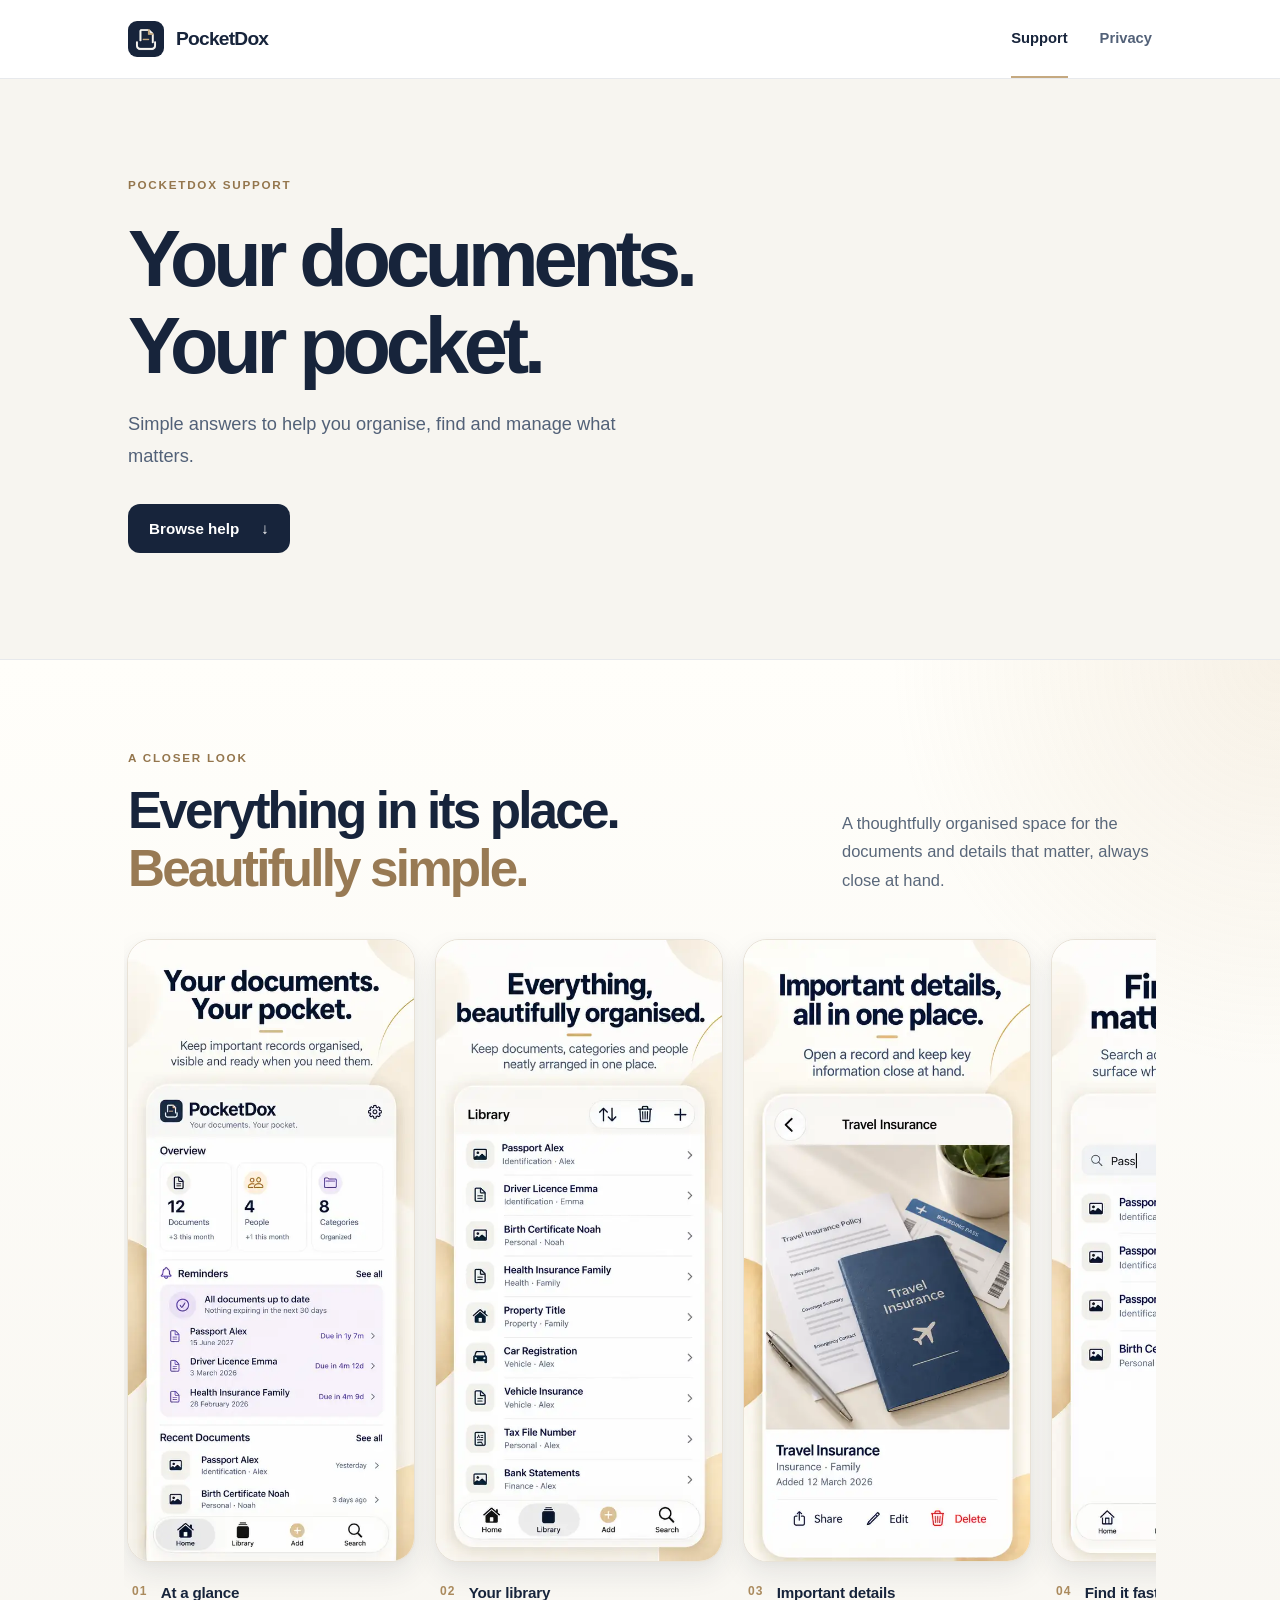
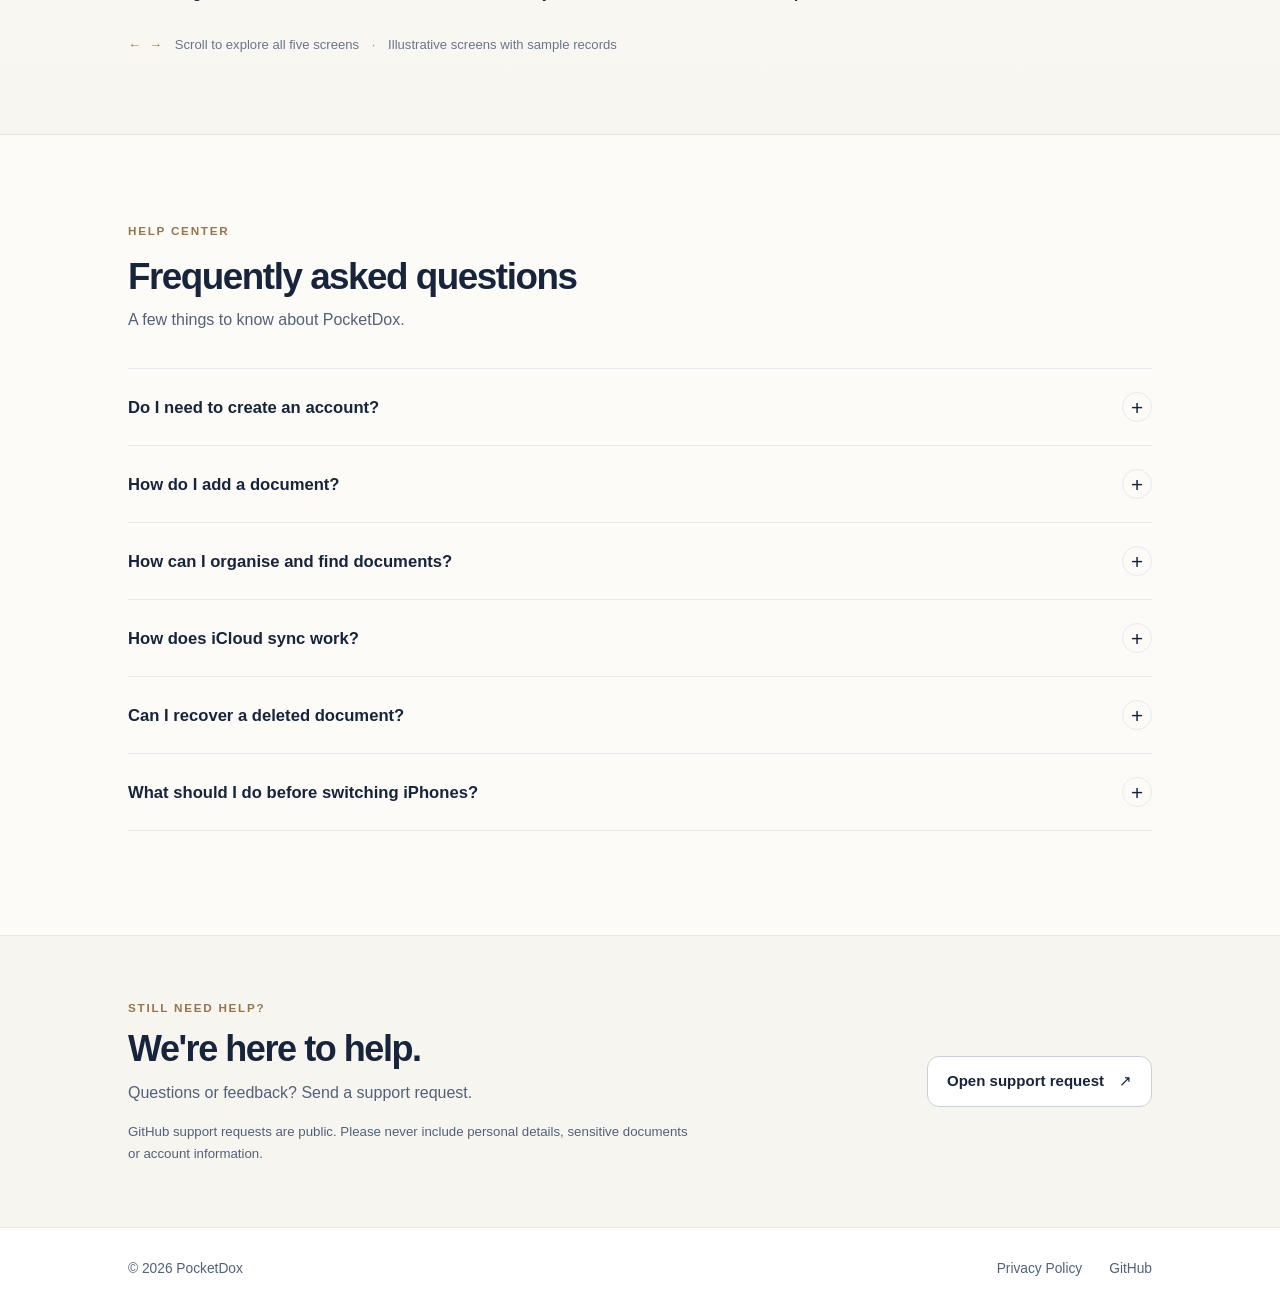
==== commit 3c14fb30: "feat: showcase PocketDox screens on support site" ====
--- a/index.html
+++ b/index.html
@@ -27,6 +27,41 @@
       <a class="primary-link" href="#questions">Browse help <span aria-hidden="true">↓</span></a>
     </div>
   </section>
+
+  <section class="showcase-section" id="explore" aria-labelledby="showcase-heading">
+    <div class="shell showcase-inner">
+      <div class="showcase-heading">
+        <div>
+          <p class="eyebrow">A CLOSER LOOK</p>
+          <h2 id="showcase-heading">Everything in its place.<br><span>Beautifully simple.</span></h2>
+        </div>
+        <p class="showcase-intro">A thoughtfully organised space for the documents and details that matter, always close at hand.</p>
+      </div>
+      <div class="showcase-gallery" tabindex="0" role="region" aria-label="PocketDox app preview gallery. Scroll horizontally to see all five screens.">
+        <figure class="showcase-card">
+          <div class="showcase-image"><img src="assets/screenshots/01_home.webp" alt="PocketDox home screen with an overview of documents, people, categories and recent records" width="520" height="1128" loading="lazy" decoding="async"></div>
+          <figcaption><span class="showcase-number">01</span><span>At a glance</span></figcaption>
+        </figure>
+        <figure class="showcase-card">
+          <div class="showcase-image"><img src="assets/screenshots/02_library.webp" alt="PocketDox document library showing neatly organised personal and family records" width="520" height="1128" loading="lazy" decoding="async"></div>
+          <figcaption><span class="showcase-number">02</span><span>Your library</span></figcaption>
+        </figure>
+        <figure class="showcase-card">
+          <div class="showcase-image"><img src="assets/screenshots/03_document_preview.webp" alt="PocketDox document detail preview with a travel insurance record and share and edit actions" width="520" height="1128" loading="lazy" decoding="async"></div>
+          <figcaption><span class="showcase-number">03</span><span>Important details</span></figcaption>
+        </figure>
+        <figure class="showcase-card">
+          <div class="showcase-image"><img src="assets/screenshots/04_search.webp" alt="PocketDox search screen displaying matching passport and certificate records" width="520" height="1128" loading="lazy" decoding="async"></div>
+          <figcaption><span class="showcase-number">04</span><span>Find it faster</span></figcaption>
+        </figure>
+        <figure class="showcase-card">
+          <div class="showcase-image"><img src="assets/screenshots/05_settings.webp" alt="PocketDox settings showing categories, people, Face ID and expiry reminder options" width="520" height="1128" loading="lazy" decoding="async"></div>
+          <figcaption><span class="showcase-number">05</span><span>Your preferences</span></figcaption>
+        </figure>
+      </div>
+      <p class="showcase-note"><span aria-hidden="true">← →</span> Scroll to explore all five screens <span class="showcase-note-separator" aria-hidden="true">·</span> Illustrative screens with sample records</p>
+    </div>
+  </section>
   <section class="help-section shell" id="questions" aria-labelledby="help-heading">
     <div class="section-top"><div><p class="eyebrow">HELP CENTER</p><h2 id="help-heading">Frequently asked questions</h2><p class="section-description">A few things to know about PocketDox.</p></div></div>
     <div class="faq-list">
--- a/style.css
+++ b/style.css
@@ -1,25 +1,33 @@
-:root{color-scheme:dark;--navy:#101e35;--deep:#0b1526;--gold:#d7bc81;--ivory:#f8f5ec;--muted:#b5bfd0;--line:#334158;font-family:-apple-system,BlinkMacSystemFont,"Segoe UI",sans-serif}*{box-sizing:border-box}html{scroll-behavior:smooth}body{margin:0;background:var(--deep);color:var(--ivory);line-height:1.65}a{color:inherit}.wrap{width:min(1100px,calc(100% - 44px));margin:auto}.top{background:rgba(16,30,53,.94);border-bottom:1px solid var(--line)}.nav,.foot{display:flex;align-items:center;justify-content:space-between;gap:20px}.nav{min-height:82px}.wordmark{text-decoration:none;font-weight:750;font-size:1.25rem;letter-spacing:-.04em}.mark{display:inline-grid;place-items:center;width:34px;height:34px;margin-right:7px;border:1px solid var(--gold);border-radius:10px;color:var(--gold)}nav,.foot div{display:flex;gap:24px}nav a,.foot a{text-decoration:none;color:var(--muted)}nav a:hover,nav a[aria-current=page],.foot a:hover{color:var(--gold)}.hero{padding:108px 0 108px}.eyebrow{font-size:.76rem;letter-spacing:.19em;font-weight:750;color:var(--gold)}h1{font-size:clamp(3rem,7.5vw,6rem);line-height:1.06;letter-spacing:-.065em;margin:22px 0}h1 em{font-style:normal;color:var(--gold)}.lead{font-size:1.2rem;color:var(--muted);max-width:600px}h2{font-size:clamp(1.8rem,3.6vw,2.8rem);line-height:1.18;letter-spacing:-.04em;margin:12px 0 30px}h3{font-size:1.21rem;margin:14px 0 10px;line-height:1.3}.section{padding:60px 0 90px}.grid{display:grid;grid-template-columns:repeat(3,1fr);gap:16px}.panel{background:var(--navy);border:1px solid var(--line);border-radius:18px;padding:30px}.panel p,.split p,.policy p{color:var(--muted)}.number{color:var(--gold);font-size:.82rem;font-weight:750}.action{display:inline-block;margin-top:25px;background:var(--gold);color:var(--deep);padding:13px 20px;text-decoration:none;font-weight:750;border-radius:10px}.action:hover{background:#f0d6a0}.split{display:grid;grid-template-columns:1.15fr 1fr;gap:55px;align-items:center}.split h2{max-width:430px}.textlink{color:var(--gold);font-weight:700}.contact .action{margin-top:8px}.small{font-size:.82rem}.policy{max-width:790px;padding:75px 0 120px}.policy h1{font-size:clamp(2.8rem,6vw,4.6rem)}.policy h2{font-size:1.5rem;margin:36px 0 9px}.policy a{color:var(--gold)}.updated{font-size:.87rem}footer{border-top:1px solid var(--line)}.foot{min-height:95px;color:var(--muted);font-size:.85rem}@media(max-width:800px){.grid{grid-template-columns:repeat(2,1fr)}.split{grid-template-columns:1fr;gap:18px}.hero{padding:76px 0}.section{padding:30px 0 60px}}@media(max-width:520px){.grid{grid-template-columns:1fr}.nav{min-height:70px}nav,.foot div{gap:14px}.foot{padding:22px 0;flex-wrap:wrap}h1{letter-spacing:-.05em}.panel{padding:23px}}@media(prefers-reduced-motion:reduce){html{scroll-behavior:auto}}
-.brand-icon{display:inline-block;vertical-align:middle;border-radius:9px;margin-right:7px}.hero-icon{display:block;border-radius:20px;margin-bottom:24px;box-shadow:0 12px 36px rgba(0,0,0,.2)}
+:root{color-scheme:light dark;--navy:#17243b;--gold:#c5a980;--ink:#17243b;--muted:#526178;--canvas:#fcfbf8;--surface:#fff;--soft:#f7f5f0;--line:#e7e9ec;--btn-text:#fff;font-family:-apple-system,BlinkMacSystemFont,"Segoe UI",Arial,sans-serif;font-synthesis:none}
+*{box-sizing:border-box}html{scroll-behavior:smooth;scroll-padding-top:92px}body{margin:0;background:var(--canvas);color:var(--ink);font-size:16px;line-height:1.65;-webkit-font-smoothing:antialiased}a{color:inherit}button,summary,a{-webkit-tap-highlight-color:transparent}a:focus-visible,summary:focus-visible{outline:3px solid var(--gold);outline-offset:4px;border-radius:4px}.shell{width:min(1024px,calc(100% - 48px));margin-inline:auto}.skip-link{position:absolute;left:16px;top:-100px;z-index:20;padding:8px 14px;background:var(--navy);color:#fff}.skip-link:focus{top:12px}
+.site-header{background:var(--surface);border-bottom:1px solid var(--line)}.header-inner{height:78px;display:flex;align-items:center;justify-content:space-between;gap:24px}.brand{display:inline-flex;align-items:center;gap:12px;text-decoration:none;font-weight:700;font-size:1.2rem;letter-spacing:-.04em}.brand img{display:block;flex-shrink:0;border-radius:9px}.nav{display:flex;align-items:center;gap:32px;height:100%}.nav a{display:inline-flex;align-items:center;height:100%;color:var(--muted);text-decoration:none;font-size:.92rem;font-weight:550;border-bottom:2px solid transparent}.nav a:hover,.nav .current{color:var(--ink)}.nav .current{border-color:var(--gold)}
+.hero{background:var(--soft);border-bottom:1px solid var(--line)}.hero-inner{padding-block:96px 106px}.eyebrow{margin:0;color:#94764d;font-size:.73rem;letter-spacing:.15em;font-weight:750}.hero h1{font-size:clamp(2.7rem,6.2vw,5rem);letter-spacing:-.065em;line-height:1.09;font-weight:730;margin:22px 0 19px}.hero h1 span{color:var(--navy)}.intro{max-width:520px;color:var(--muted);font-size:1.14rem;line-height:1.75;margin:0 0 32px}.primary-link{display:inline-flex;align-items:center;justify-content:center;gap:22px;border-radius:12px;background:var(--navy);color:var(--btn-text);padding:12px 21px;text-decoration:none;font-size:.95rem;font-weight:650;min-height:48px}.primary-link:hover{background:#2a3e5d}
+.help-section{padding-block:86px 104px}.section-top h2{font-size:clamp(1.65rem,3vw,2.3rem);letter-spacing:-.04em;font-weight:700;line-height:1.2;margin:14px 0 8px}.section-description{color:var(--muted);margin:0 0 35px}.faq-list{border-top:1px solid var(--line)}.faq{border-bottom:1px solid var(--line)}.faq summary{cursor:pointer;list-style:none;display:flex;align-items:center;justify-content:space-between;gap:18px;padding:23px 0;min-height:73px;font-weight:620;font-size:1.04rem;line-height:1.4}.faq summary::-webkit-details-marker{display:none}.faq summary:hover{color:#8a6c46}.expand{display:grid;place-items:center;width:30px;height:30px;flex-shrink:0;border:1px solid var(--line);border-radius:50%;font-size:1.3rem;font-weight:400;color:var(--navy)}.expand:before{content:"+"}.faq[open] .expand:before{content:"−"}.faq[open] summary{padding-bottom:9px}.faq>p{max-width:735px;margin:0;padding:0 54px 24px 0;color:var(--muted);line-height:1.75}
+.contact-section{border-top:1px solid var(--line);border-bottom:1px solid var(--line);background:var(--soft)}.contact-inner{display:flex;align-items:center;justify-content:space-between;gap:38px;padding-block:62px}.contact-inner h2{font-size:clamp(1.65rem,3vw,2.25rem);letter-spacing:-.04em;line-height:1.2;margin:10px 0 9px}.contact-inner p:not(.eyebrow){margin:0;color:var(--muted)}.contact-inner .privacy-note{font-size:.83rem;max-width:570px;margin-top:15px!important}.secondary-link{display:inline-flex;align-items:center;justify-content:center;white-space:nowrap;gap:15px;min-height:48px;border-radius:12px;padding:12px 19px;background:var(--surface);border:1px solid #c9cfd7;text-decoration:none;font-size:.94rem;font-weight:650}.secondary-link:hover{border-color:var(--gold)}
+.site-footer{background:var(--surface)}.footer-inner{padding-block:30px;display:flex;align-items:center;justify-content:space-between;gap:20px;color:var(--muted);font-size:.86rem}.footer-links{display:flex;gap:27px}.footer-links a{text-decoration:none}.footer-links a:hover{color:var(--ink)}
+.policy{max-width:820px;padding-block:74px 110px}.policy h1{font-size:clamp(2.35rem,4.5vw,3.6rem);font-weight:730;letter-spacing:-.055em;line-height:1.12;margin:15px 0 8px}.policy .updated{font-size:.86rem;color:var(--muted);margin-bottom:36px}.policy .policy-intro{font-size:1.1rem;color:var(--muted);padding-bottom:27px;border-bottom:1px solid var(--line)}.policy h2{font-size:1.3rem;letter-spacing:-.025em;line-height:1.3;margin:36px 0 9px}.policy p{color:var(--muted);margin:0 0 16px;line-height:1.8}.policy a{color:var(--navy);font-weight:650;text-underline-offset:3px}
+@media(max-width:680px){.shell{width:calc(100% - 40px)}.header-inner{height:68px}.nav{gap:20px}.brand{font-size:1.06rem}.brand img{height:32px;width:32px}.hero-inner{padding-block:68px 76px}.hero h1{font-size:clamp(2.65rem,10vw,4.1rem)}.intro{font-size:1rem;line-height:1.7}.help-section{padding-block:60px 74px}.section-description{margin-bottom:22px}.faq summary{font-size:1rem;padding:20px 0;min-height:67px}.faq>p{padding:0 36px 22px 0}.contact-inner{display:block;padding-block:48px}.secondary-link{margin-top:27px;white-space:normal}.footer-inner{align-items:flex-start;flex-direction:column;padding-block:25px;gap:13px}.policy{padding-block:55px 80px}}
+@media(prefers-color-scheme:dark){:root{--ink:#f7f5f0;--muted:#b8c2d0;--canvas:#0e1522;--surface:#1a2639;--soft:#142033;--line:#344359;--btn-text:#17243b}.eyebrow{color:#dfc69e}.hero h1 span{color:#dfc69e}.primary-link{background:#dfc69e}.primary-link:hover{background:#ebd9bd}.faq summary:hover{color:#dfc69e}.expand{color:#dfc69e}.secondary-link{border-color:#53617a}.policy a{color:#dfc69e}}
+@media(prefers-reduced-motion:reduce){html{scroll-behavior:auto}}
 
-
-/* Refined support experience */
-:root{--deep:#0a1322;--navy:#12223a;--line:#2d3a4f;--gold:#ddc393;--muted:#b8c2d1}
-body{background:radial-gradient(ellipse 80% 480px at 90% 0%,rgba(47,68,97,.26),transparent),var(--deep);-webkit-font-smoothing:antialiased}
-a:focus-visible,summary:focus-visible{outline:2px solid var(--gold);outline-offset:5px;border-radius:5px}
-.skip-link{position:absolute;top:-100px;left:12px;background:var(--gold);color:var(--deep);padding:10px 16px;z-index:30}.skip-link:focus{top:12px}
-.top{position:sticky;top:0;z-index:10;backdrop-filter:blur(18px);-webkit-backdrop-filter:blur(18px);background:rgba(10,19,34,.88)}
-.nav{min-height:76px}.wordmark{display:inline-flex;align-items:center;gap:9px;letter-spacing:-.035em}.brand-icon{margin:0;border-radius:9px}
-nav a{padding:9px 0;font-size:.92rem}nav a[aria-current=page]{border-bottom:1px solid var(--gold)}
-.hero{min-height:530px;padding:90px 0 105px;position:relative;display:flex;align-items:center;justify-content:space-between;gap:50px;isolation:isolate}
-.hero-content{position:relative;z-index:1;max-width:690px}.hero-glow{position:absolute;right:0;top:7%;width:410px;height:410px;border-radius:50%;background:radial-gradient(circle,rgba(215,188,129,.12),transparent 70%);pointer-events:none;z-index:-1}
-.hero h1{font-size:clamp(3.1rem,6.5vw,5.65rem);margin:15px 0 20px}.hero-icon{width:58px;height:58px;border-radius:14px;margin-bottom:25px;box-shadow:0 8px 28px rgba(0,0,0,.22)}
-.hero-decoration{flex:0 0 260px;display:grid;place-items:center;aspect-ratio:1;border-radius:48px;border:1px solid rgba(221,195,147,.13);background:linear-gradient(145deg,rgba(221,195,147,.055),rgba(32,48,72,.12));transform:rotate(-7deg)}
-.hero-decoration img{width:75%;height:auto;border-radius:23%;box-shadow:0 24px 55px rgba(0,0,0,.3)}
-.hero-actions{display:flex;align-items:center;gap:24px;flex-wrap:wrap;margin-top:30px}.hero-actions .action{margin-top:0}.secondary-action{text-decoration:none;color:var(--ivory);font-weight:650}.secondary-action:hover,.textlink:hover{color:var(--gold)}
-.section{padding:65px 0 95px}.help-section{border-top:1px solid var(--line)}.section-heading{display:flex;justify-content:space-between;align-items:end;gap:20px;margin-bottom:33px}.section-heading h2{margin-bottom:10px}.section-intro{color:var(--muted);margin:0}.section-count{font-size:.7rem;letter-spacing:.14em;color:var(--muted);white-space:nowrap;padding-bottom:6px}
-.faq-list{border-top:1px solid var(--line)}.faq-item{border-bottom:1px solid var(--line)}.faq-item summary{list-style:none;display:flex;align-items:center;justify-content:space-between;gap:22px;cursor:pointer;padding:23px 4px}.faq-item summary::-webkit-details-marker{display:none}.faq-title{display:flex;align-items:center;gap:25px}.faq-category{min-width:145px;font-size:.75rem;letter-spacing:.08em;text-transform:uppercase;color:var(--gold)}.faq-title strong{font-size:1.13rem;letter-spacing:-.01em;font-weight:620}.faq-toggle{width:31px;height:31px;flex-shrink:0;border:1px solid var(--line);border-radius:50%;display:grid;place-items:center;color:var(--gold)}.faq-toggle:before{content:"+";font-size:1.35rem;line-height:1}.faq-item[open] .faq-toggle:before{content:"−"}.faq-item[open] summary{padding-bottom:10px}.faq-answer{padding:0 58px 22px 170px;max-width:850px}.faq-answer p{margin:0;color:var(--muted);line-height:1.8}
-.split{border-top:1px solid var(--line);gap:85px}.split>div:first-child p:not(.eyebrow){max-width:490px}.contact{position:relative;background:linear-gradient(145deg,#192b44,#111f34);padding:38px}.contact-symbol{position:absolute;right:30px;top:24px;color:var(--gold);font-size:2rem}.contact h3{font-size:1.7rem;letter-spacing:-.035em}.contact .small{border-top:1px solid var(--line);padding-top:18px;margin-top:25px}.contact .small strong{color:var(--ivory)}
-.policy{line-height:1.85}.policy>p:first-of-type{margin-top:0}.policy h2{scroll-margin-top:110px}.policy h1{margin-bottom:10px}.policy .updated{color:var(--gold)}
-@media(max-width:900px){.hero-decoration{flex-basis:190px}.split{gap:36px}.faq-category{min-width:120px}.faq-answer{padding-left:145px}}
-@media(max-width:650px){.hero{min-height:0;padding:64px 0 75px}.hero-decoration,.hero-glow{display:none}.hero h1{font-size:clamp(3rem,12vw,4.6rem)}.hero-icon{margin-bottom:22px}.hero-actions{gap:20px}.section{padding:52px 0 70px}.section-heading{align-items:start}.section-count{display:none}.faq-item summary{padding:20px 2px}.faq-title{display:block}.faq-category{display:block;margin-bottom:4px;font-size:.68rem}.faq-title strong{font-size:1.03rem}.faq-answer{padding:0 35px 22px 2px}.split{gap:26px}.contact{padding:28px}.nav{min-height:68px}.wordmark{font-size:1.13rem}.brand-icon{width:33px;height:33px}}
-@media(prefers-reduced-motion:no-preference){.action,.secondary-action,.textlink{transition:background .2s,color .2s,transform .2s}.action:hover{transform:translateY(-2px)}}
+/* Editorial app-preview gallery — intentionally lightweight and touch-friendly. */
+.showcase-section{color:#17243b;background:radial-gradient(ellipse 32% 40% at 100% 0%,rgba(209,180,132,.17),transparent 95%),linear-gradient(180deg,#fffefa 0%,#f8f6f1 100%);border-bottom:1px solid #e9e4da}
+.showcase-inner{padding-block:88px 80px}
+.showcase-heading{display:flex;justify-content:space-between;align-items:end;gap:50px;margin-bottom:34px}
+.showcase-heading h2{font-size:clamp(2.05rem,4vw,3.3rem);font-weight:730;letter-spacing:-.055em;line-height:1.13;margin:15px 0 0}
+.showcase-heading h2 span{color:#987a54}
+.showcase-intro{font-size:1.03rem;color:#59677a;line-height:1.75;max-width:310px;margin:0 0 3px}
+.showcase-gallery{display:flex;gap:20px;overflow-x:auto;overscroll-behavior-inline:contain;scroll-snap-type:x proximity;scroll-padding-inline:3px;padding:7px 4px 30px;margin-inline:-4px;scrollbar-width:thin;scrollbar-color:#d8c9b3 transparent}
+.showcase-gallery:focus-visible{outline:3px solid #aa8757;outline-offset:3px;border-radius:14px}
+.showcase-card{flex:0 0 clamp(235px,28vw,288px);min-width:0;margin:0;scroll-snap-align:start}
+.showcase-image{overflow:hidden;border-radius:24px;background:#fff;border:1px solid #e8e2d7;box-shadow:0 12px 28px rgba(24,35,57,.085),0 2px 8px rgba(24,35,57,.025);transition:transform .2s ease,box-shadow .2s ease}
+.showcase-image img{display:block;width:100%;height:auto;aspect-ratio:520/1128}
+.showcase-card:hover .showcase-image{transform:translateY(-3px);box-shadow:0 16px 36px rgba(24,35,57,.13)}
+.showcase-card figcaption{display:flex;align-items:center;gap:13px;padding:18px 5px 0;color:#17243b;font-size:.95rem;font-weight:650;letter-spacing:-.015em}
+.showcase-number{font-size:.75rem;font-weight:750;letter-spacing:.1em;color:#aa8a5d}
+.showcase-note{margin:0;color:#6a7586;font-size:.82rem;line-height:1.5}
+.showcase-note>span:first-child{letter-spacing:.16em;font-weight:700;color:#987a54;margin-right:7px}
+.showcase-note-separator{margin-inline:9px;color:#ac9780}
+@media(max-width:760px){.showcase-inner{padding-block:65px 60px}.showcase-heading{display:block;margin-bottom:27px}.showcase-heading h2{font-size:clamp(2rem,7vw,2.75rem)}.showcase-intro{max-width:510px;margin-top:18px;font-size:.99rem}.showcase-gallery{gap:15px;padding-bottom:24px}.showcase-card{flex-basis:min(72vw,295px)}.showcase-image{border-radius:20px}.showcase-note{font-size:.79rem}}
+@media(max-width:400px){.showcase-card{flex-basis:79vw}.showcase-note-separator{display:none}.showcase-note-separator+span{display:none}}
+@media(prefers-reduced-motion:reduce){.showcase-image{transition:none}.showcase-card:hover .showcase-image{transform:none}}
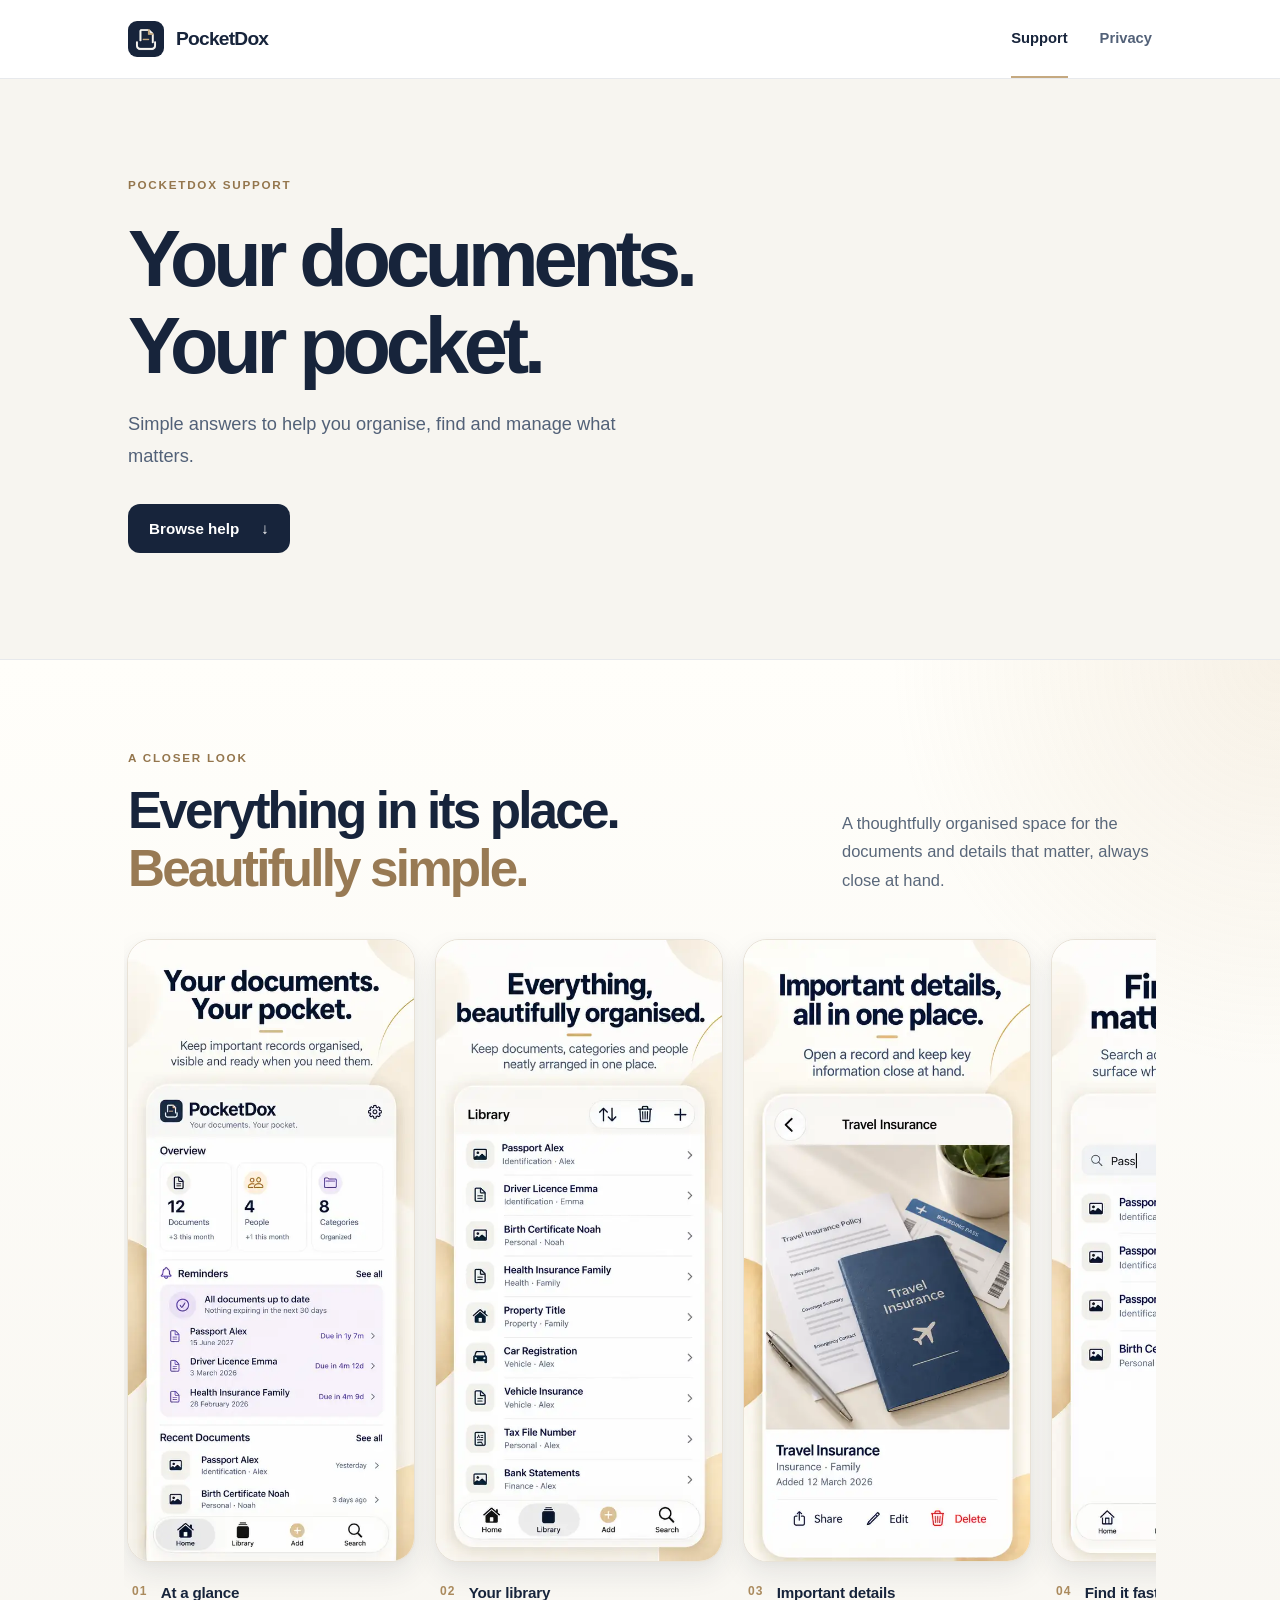
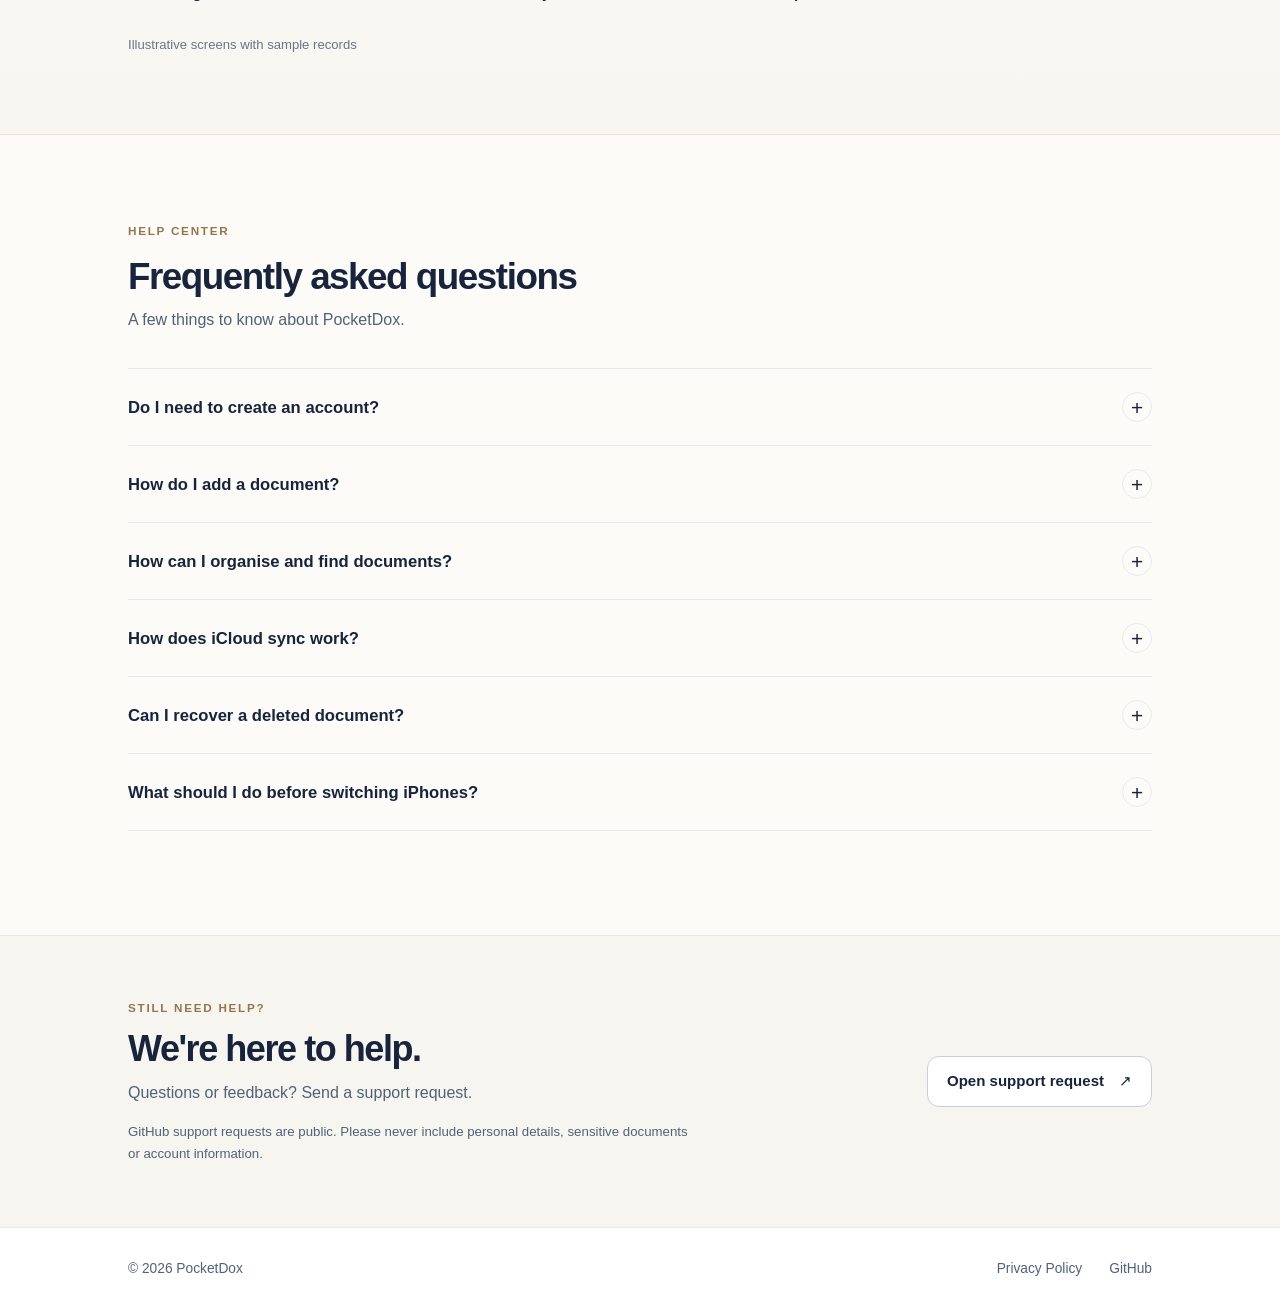
==== commit ba1626c5: "UX: remove horizontal scrolling instructions from PocketDox previews" ====
--- a/index.html
+++ b/index.html
@@ -37,7 +37,7 @@
         </div>
         <p class="showcase-intro">A thoughtfully organised space for the documents and details that matter, always close at hand.</p>
       </div>
-      <div class="showcase-gallery" tabindex="0" role="region" aria-label="PocketDox app preview gallery. Scroll horizontally to see all five screens.">
+      <div class="showcase-gallery">
         <figure class="showcase-card">
           <div class="showcase-image"><img src="assets/screenshots/01_home.webp" alt="PocketDox home screen with an overview of documents, people, categories and recent records" width="520" height="1128" loading="lazy" decoding="async"></div>
           <figcaption><span class="showcase-number">01</span><span>At a glance</span></figcaption>
@@ -59,7 +59,7 @@
           <figcaption><span class="showcase-number">05</span><span>Your preferences</span></figcaption>
         </figure>
       </div>
-      <p class="showcase-note"><span aria-hidden="true">← →</span> Scroll to explore all five screens <span class="showcase-note-separator" aria-hidden="true">·</span> Illustrative screens with sample records</p>
+      <p class="showcase-note">Illustrative screens with sample records</p>
     </div>
   </section>
   <section class="help-section shell" id="questions" aria-labelledby="help-heading">
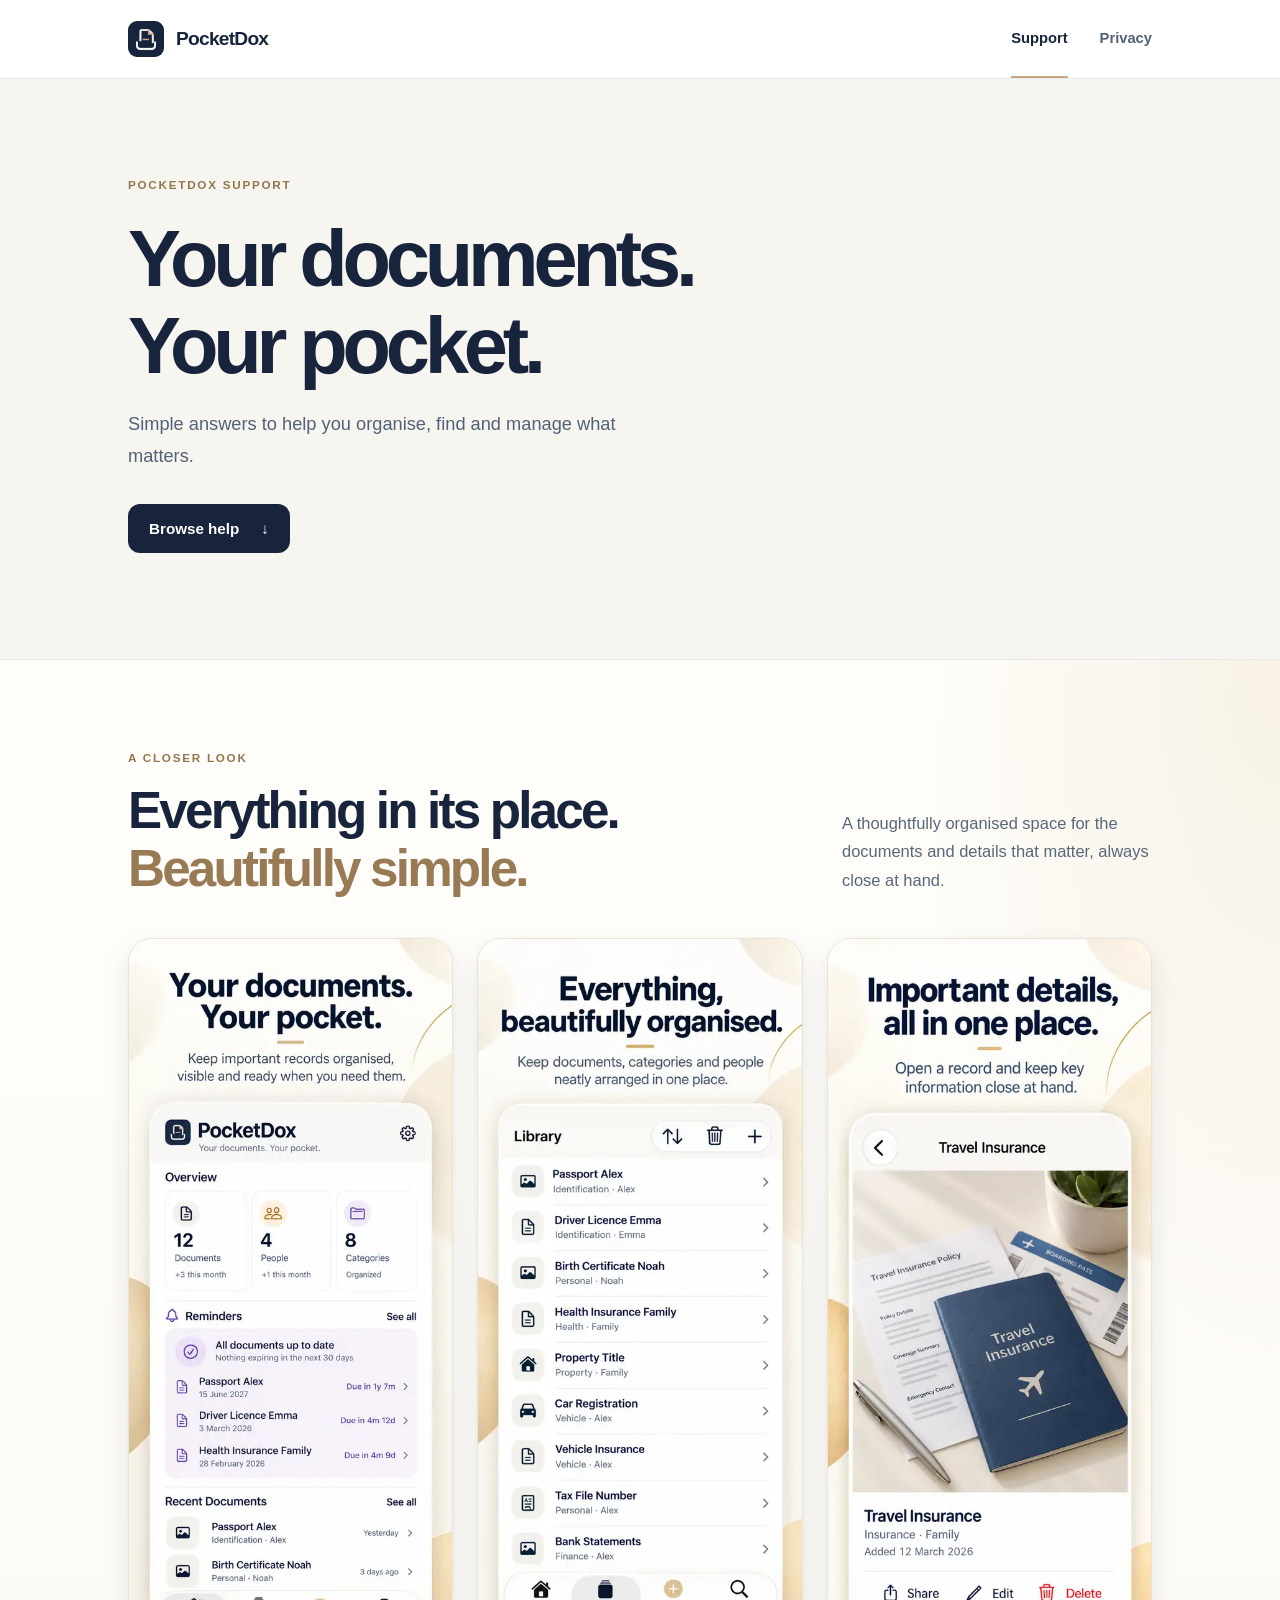
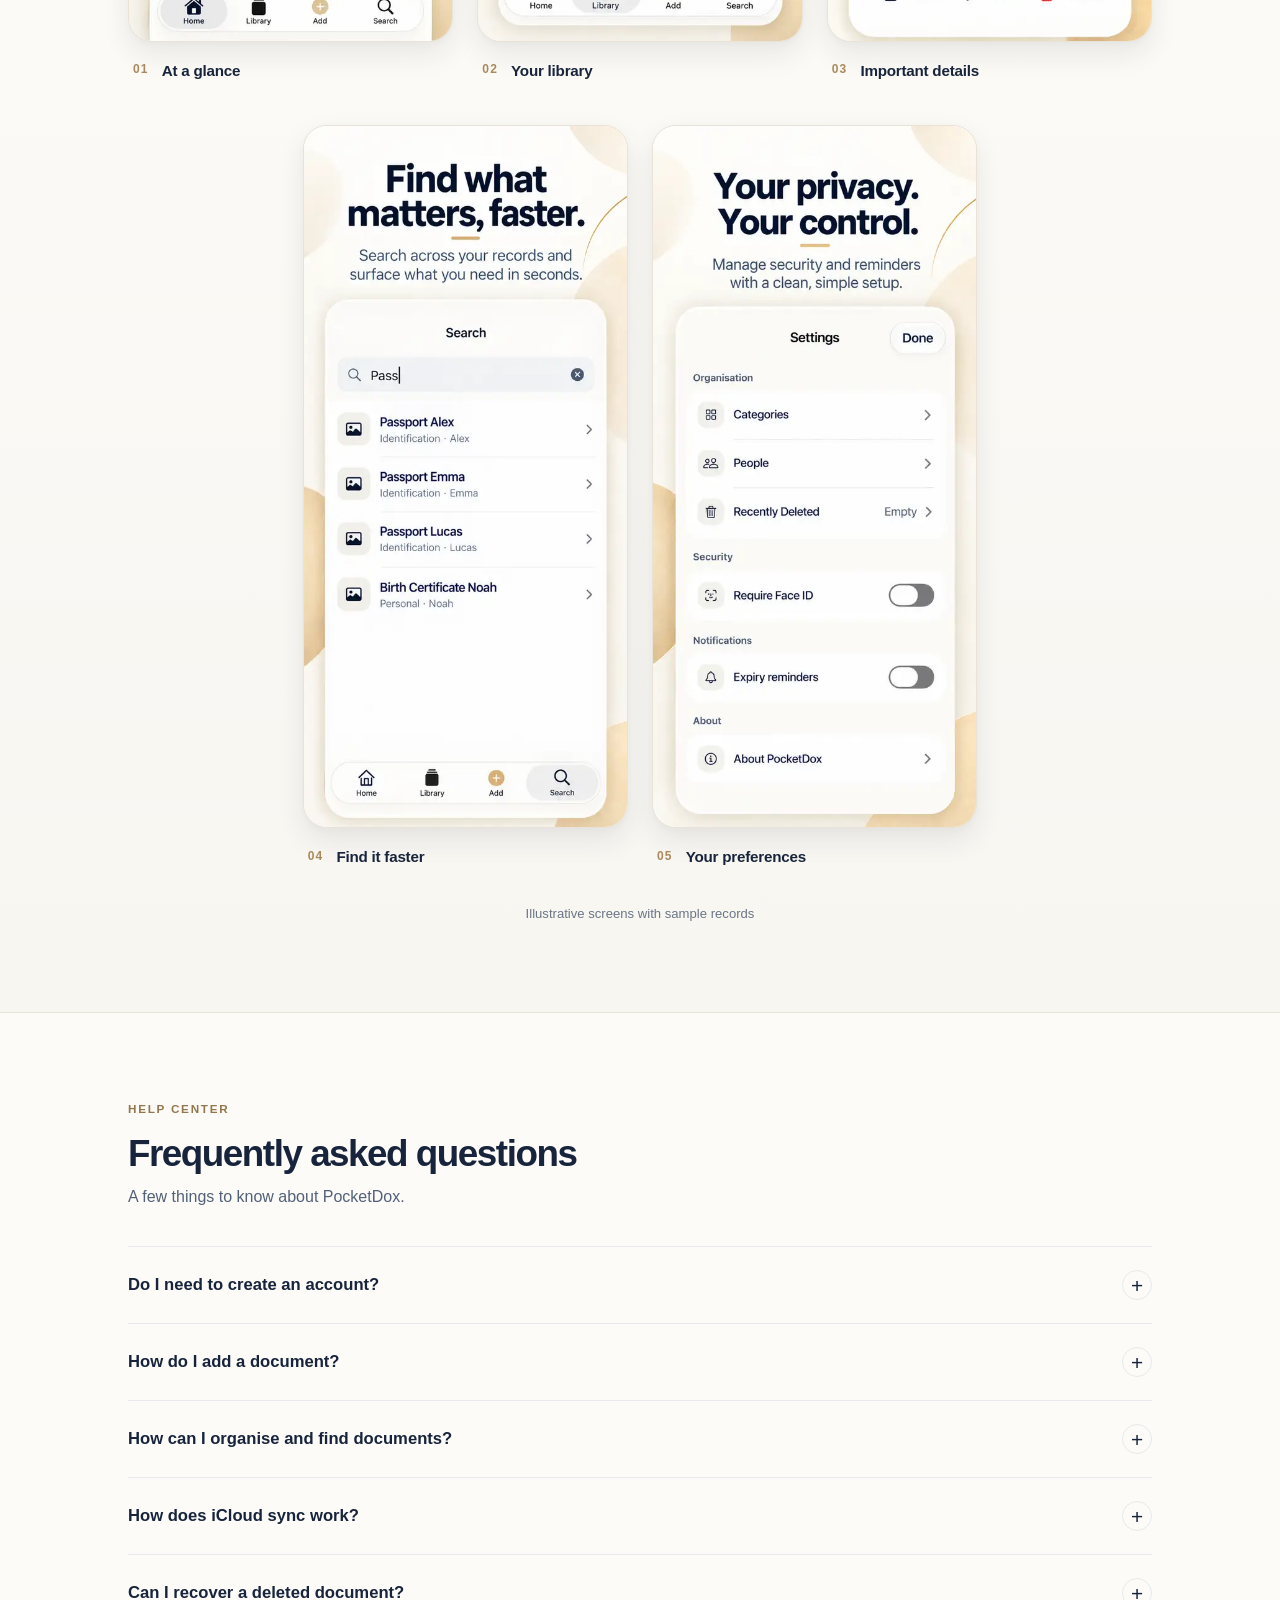
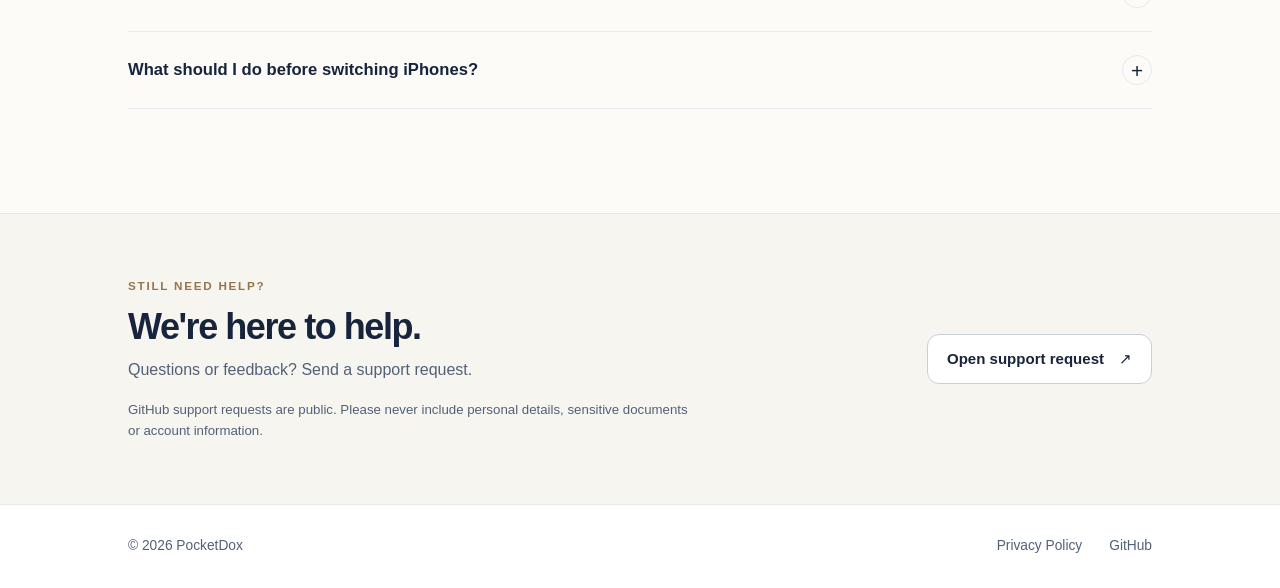
==== commit f3c88b04: "fix: load current PocketDox grid stylesheet on index.html" ====
--- a/index.html
+++ b/index.html
@@ -8,7 +8,7 @@
   <title>Support — PocketDox</title>
   <link rel="icon" type="image/png" href="assets/pocketdox-app-icon.png">
   <link rel="apple-touch-icon" href="assets/pocketdox-app-icon.png">
-  <link rel="stylesheet" href="style.css">
+  <link rel="stylesheet" href="style.css?v=20261022-grid">
 </head>
 <body>
 <a class="skip-link" href="#main">Skip to content</a>
--- a/style.css
+++ b/style.css
@@ -10,24 +10,36 @@
 @media(prefers-color-scheme:dark){:root{--ink:#f7f5f0;--muted:#b8c2d0;--canvas:#0e1522;--surface:#1a2639;--soft:#142033;--line:#344359;--btn-text:#17243b}.eyebrow{color:#dfc69e}.hero h1 span{color:#dfc69e}.primary-link{background:#dfc69e}.primary-link:hover{background:#ebd9bd}.faq summary:hover{color:#dfc69e}.expand{color:#dfc69e}.secondary-link{border-color:#53617a}.policy a{color:#dfc69e}}
 @media(prefers-reduced-motion:reduce){html{scroll-behavior:auto}}
 
-/* Editorial app-preview gallery — intentionally lightweight and touch-friendly. */
+/* Responsive editorial gallery — every preview appears in the page flow, never in a carousel. */
 .showcase-section{color:#17243b;background:radial-gradient(ellipse 32% 40% at 100% 0%,rgba(209,180,132,.17),transparent 95%),linear-gradient(180deg,#fffefa 0%,#f8f6f1 100%);border-bottom:1px solid #e9e4da}
-.showcase-inner{padding-block:88px 80px}
-.showcase-heading{display:flex;justify-content:space-between;align-items:end;gap:50px;margin-bottom:34px}
+.showcase-inner{padding-block:88px 88px}
+.showcase-heading{display:flex;justify-content:space-between;align-items:end;gap:50px;margin-bottom:40px}
 .showcase-heading h2{font-size:clamp(2.05rem,4vw,3.3rem);font-weight:730;letter-spacing:-.055em;line-height:1.13;margin:15px 0 0}
 .showcase-heading h2 span{color:#987a54}
 .showcase-intro{font-size:1.03rem;color:#59677a;line-height:1.75;max-width:310px;margin:0 0 3px}
-.showcase-gallery{display:flex;gap:20px;overflow-x:auto;overscroll-behavior-inline:contain;scroll-snap-type:x proximity;scroll-padding-inline:3px;padding:7px 4px 30px;margin-inline:-4px;scrollbar-width:thin;scrollbar-color:#d8c9b3 transparent}
-.showcase-gallery:focus-visible{outline:3px solid #aa8757;outline-offset:3px;border-radius:14px}
-.showcase-card{flex:0 0 clamp(235px,28vw,288px);min-width:0;margin:0;scroll-snap-align:start}
+.showcase-gallery{display:grid;grid-template-columns:repeat(6,minmax(0,1fr));column-gap:24px;row-gap:42px;align-items:start}
+.showcase-card{grid-column:span 2;min-width:0;margin:0}
+.showcase-card:nth-child(4){grid-column:2 / span 2}
+.showcase-card:nth-child(5){grid-column:4 / span 2}
 .showcase-image{overflow:hidden;border-radius:24px;background:#fff;border:1px solid #e8e2d7;box-shadow:0 12px 28px rgba(24,35,57,.085),0 2px 8px rgba(24,35,57,.025);transition:transform .2s ease,box-shadow .2s ease}
 .showcase-image img{display:block;width:100%;height:auto;aspect-ratio:520/1128}
 .showcase-card:hover .showcase-image{transform:translateY(-3px);box-shadow:0 16px 36px rgba(24,35,57,.13)}
-.showcase-card figcaption{display:flex;align-items:center;gap:13px;padding:18px 5px 0;color:#17243b;font-size:.95rem;font-weight:650;letter-spacing:-.015em}
+.showcase-card figcaption{display:flex;align-items:center;gap:13px;padding:16px 5px 0;color:#17243b;font-size:.95rem;font-weight:650;letter-spacing:-.015em}
 .showcase-number{font-size:.75rem;font-weight:750;letter-spacing:.1em;color:#aa8a5d}
-.showcase-note{margin:0;color:#6a7586;font-size:.82rem;line-height:1.5}
-.showcase-note>span:first-child{letter-spacing:.16em;font-weight:700;color:#987a54;margin-right:7px}
-.showcase-note-separator{margin-inline:9px;color:#ac9780}
-@media(max-width:760px){.showcase-inner{padding-block:65px 60px}.showcase-heading{display:block;margin-bottom:27px}.showcase-heading h2{font-size:clamp(2rem,7vw,2.75rem)}.showcase-intro{max-width:510px;margin-top:18px;font-size:.99rem}.showcase-gallery{gap:15px;padding-bottom:24px}.showcase-card{flex-basis:min(72vw,295px)}.showcase-image{border-radius:20px}.showcase-note{font-size:.79rem}}
-@media(max-width:400px){.showcase-card{flex-basis:79vw}.showcase-note-separator{display:none}.showcase-note-separator+span{display:none}}
+.showcase-note{margin:35px 0 0;color:#6a7586;font-size:.82rem;line-height:1.5;text-align:center}
+@media(max-width:860px){
+  .showcase-gallery{grid-template-columns:repeat(2,minmax(0,1fr));column-gap:22px;row-gap:36px}
+  .showcase-card,.showcase-card:nth-child(4){grid-column:auto}
+  .showcase-card:nth-child(5){grid-column:1 / -1;justify-self:center;width:min(100%,350px)}
+}
+@media(max-width:680px){
+  .showcase-inner{padding-block:65px 66px}
+  .showcase-heading{display:block;margin-bottom:32px}
+  .showcase-heading h2{font-size:clamp(2rem,7vw,2.75rem)}
+  .showcase-intro{max-width:510px;margin-top:18px;font-size:.99rem}
+  .showcase-gallery{grid-template-columns:minmax(0,1fr);row-gap:34px;justify-items:center}
+  .showcase-card,.showcase-card:nth-child(4),.showcase-card:nth-child(5){grid-column:1;width:min(100%,390px)}
+  .showcase-image{border-radius:20px}
+  .showcase-note{margin-top:31px;font-size:.79rem}
+}
 @media(prefers-reduced-motion:reduce){.showcase-image{transition:none}.showcase-card:hover .showcase-image{transform:none}}
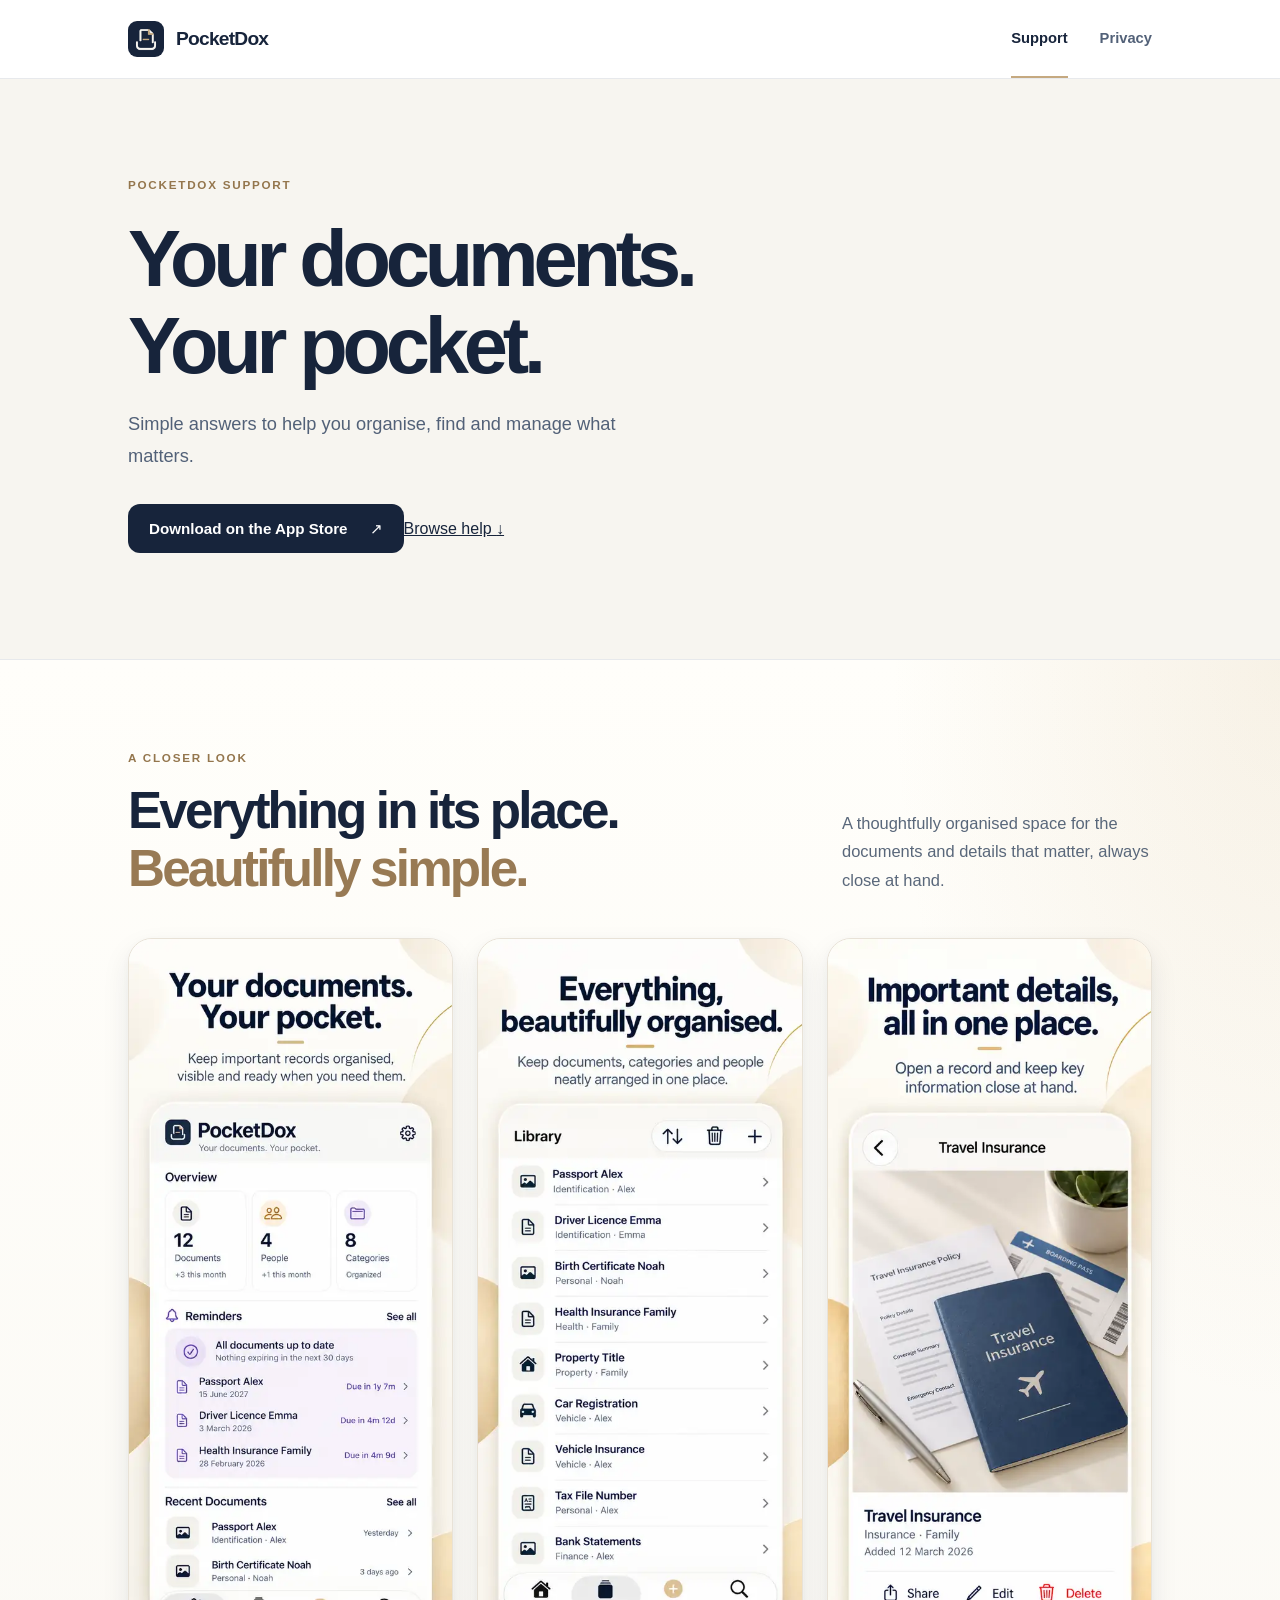
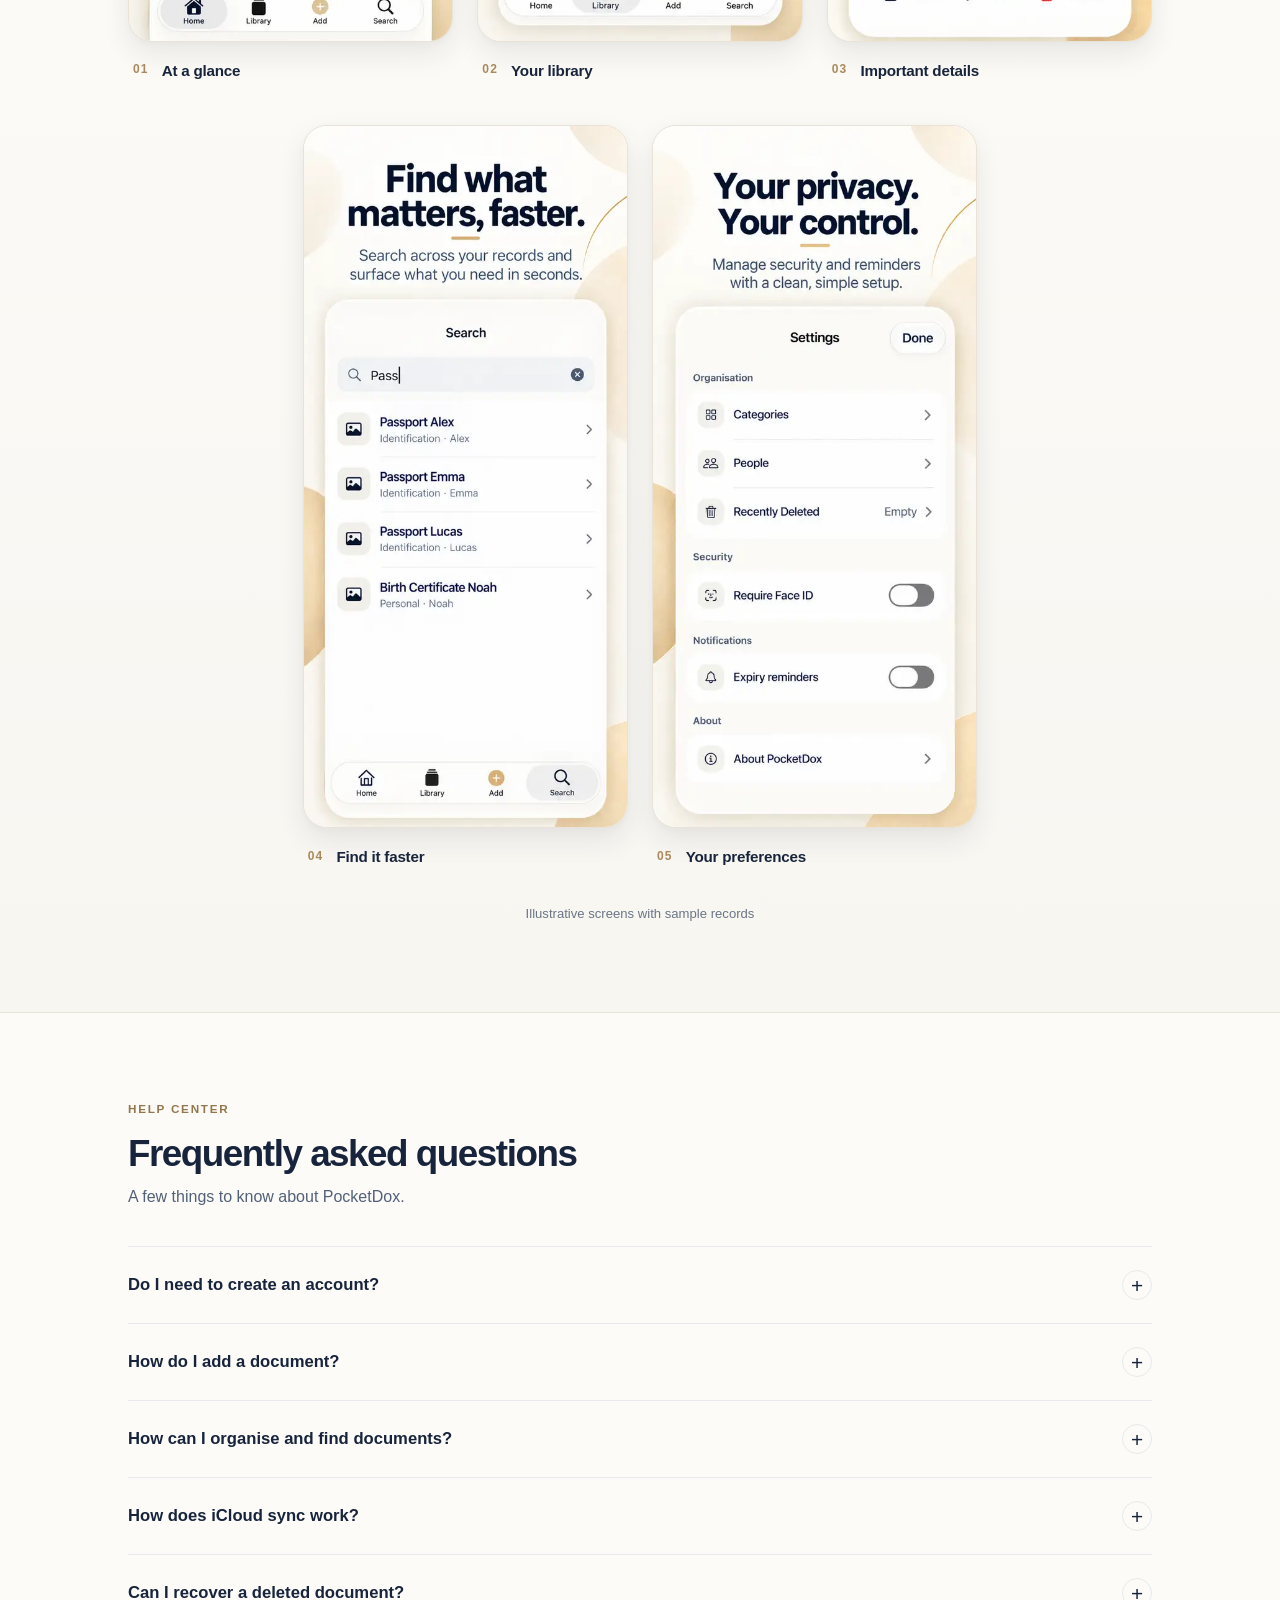
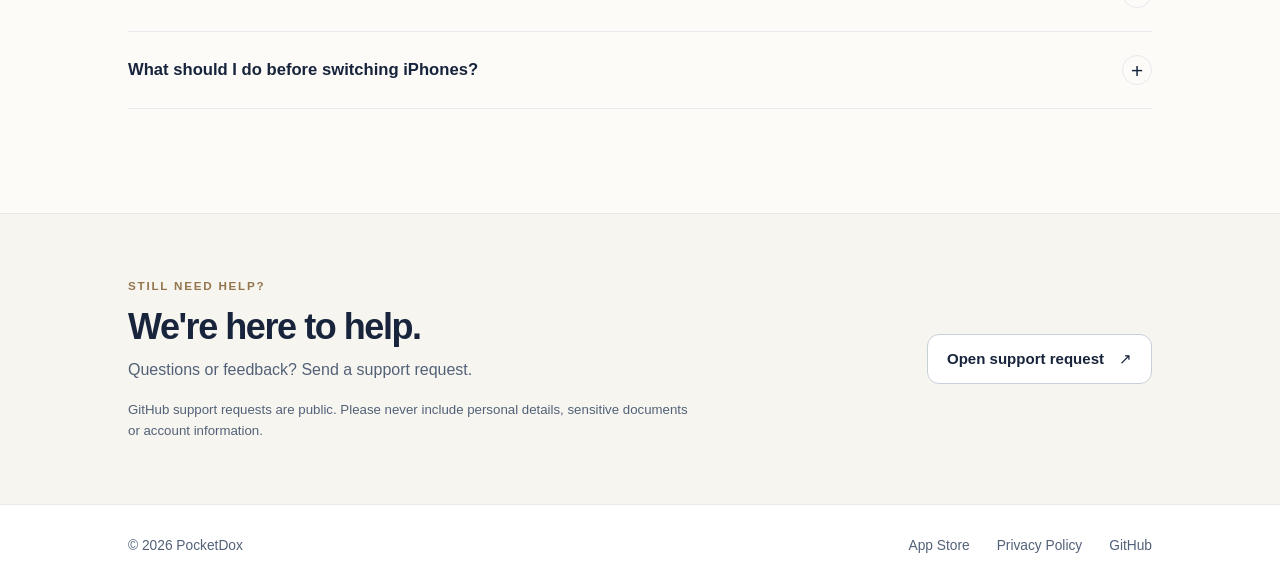
==== commit b0be049c: "Add App Store download link to support page" ====
--- a/index.html
+++ b/index.html
@@ -8,7 +8,7 @@
   <title>Support — PocketDox</title>
   <link rel="icon" type="image/png" href="assets/pocketdox-app-icon.png">
   <link rel="apple-touch-icon" href="assets/pocketdox-app-icon.png">
-  <link rel="stylesheet" href="style.css?v=20261022-grid">
+  <link rel="stylesheet" href="style.css?v=20261107-store">
 </head>
 <body>
 <a class="skip-link" href="#main">Skip to content</a>
@@ -24,7 +24,7 @@
       <p class="eyebrow">POCKETDOX SUPPORT</p>
       <h1>Your documents.<br><span>Your pocket.</span></h1>
       <p class="intro">Simple answers to help you organise, find and manage what matters.</p>
-      <a class="primary-link" href="#questions">Browse help <span aria-hidden="true">↓</span></a>
+      <div class="hero-actions"><a class="primary-link" href="https://apps.apple.com/us/app/pocketdox/id6823854425" target="_blank" rel="noopener noreferrer" aria-label="Download PocketDox on the App Store">Download on the App Store <span aria-hidden="true">↗</span></a><a class="hero-help-link" href="#questions">Browse help <span aria-hidden="true">↓</span></a></div>
     </div>
   </section>
 
@@ -75,6 +75,6 @@
   </section>
   <section class="contact-section" id="contact" aria-labelledby="contact-heading"><div class="shell contact-inner"><div><p class="eyebrow">STILL NEED HELP?</p><h2 id="contact-heading">We're here to help.</h2><p>Questions or feedback? Send a support request.</p><p class="privacy-note">GitHub support requests are public. Please never include personal details, sensitive documents or account information.</p></div><a class="secondary-link" href="https://github.com/Butch-Works/pocketdox-support/issues/new" target="_blank" rel="noopener noreferrer">Open support request <span aria-hidden="true">↗</span></a></div></section>
 </main>
-<footer class="site-footer"><div class="shell footer-inner"><span>© 2026 PocketDox</span><div class="footer-links"><a href="privacy.html">Privacy Policy</a><a href="https://github.com/Butch-Works/pocketdox-support">GitHub</a></div></div></footer>
+<footer class="site-footer"><div class="shell footer-inner"><span>© 2026 PocketDox</span><div class="footer-links"><a href="https://apps.apple.com/us/app/pocketdox/id6823854425" target="_blank" rel="noopener noreferrer">App Store</a><a href="privacy.html">Privacy Policy</a><a href="https://github.com/Butch-Works/pocketdox-support">GitHub</a></div></div></footer>
 </body>
 </html>
